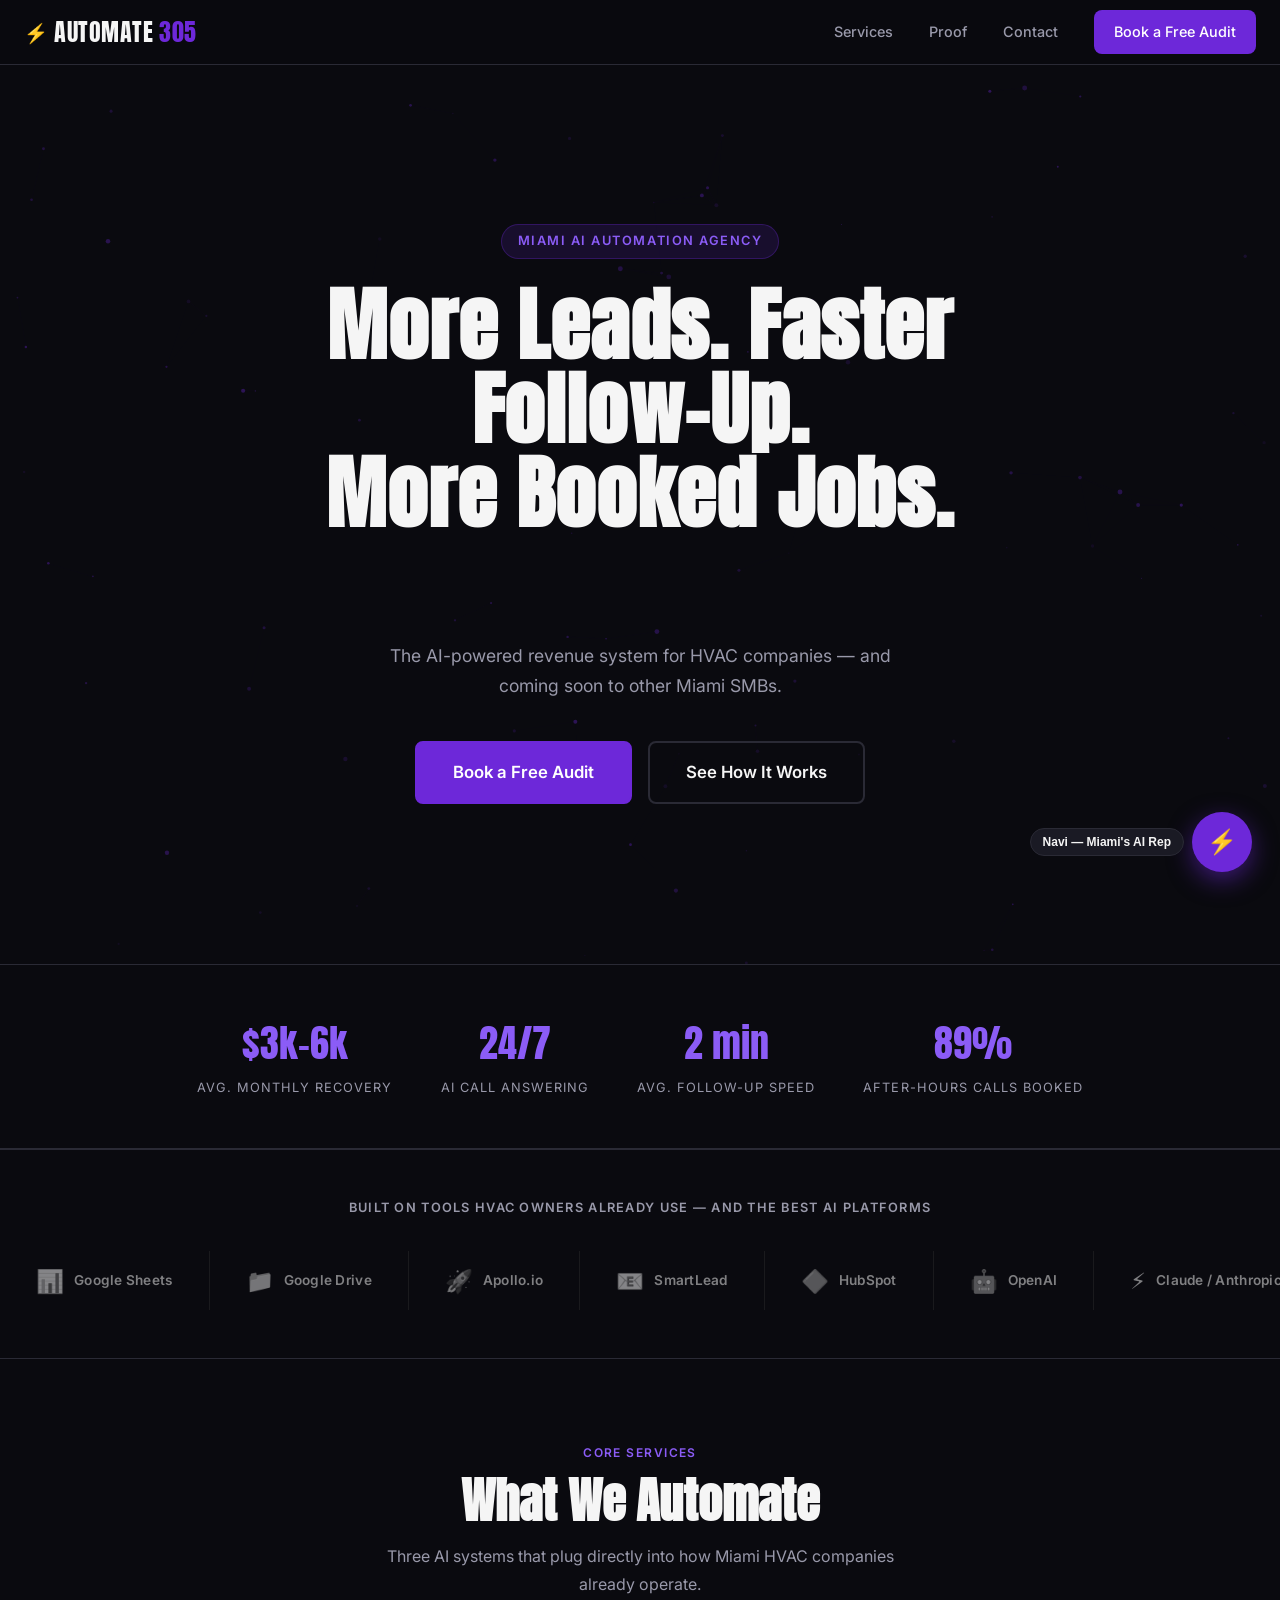
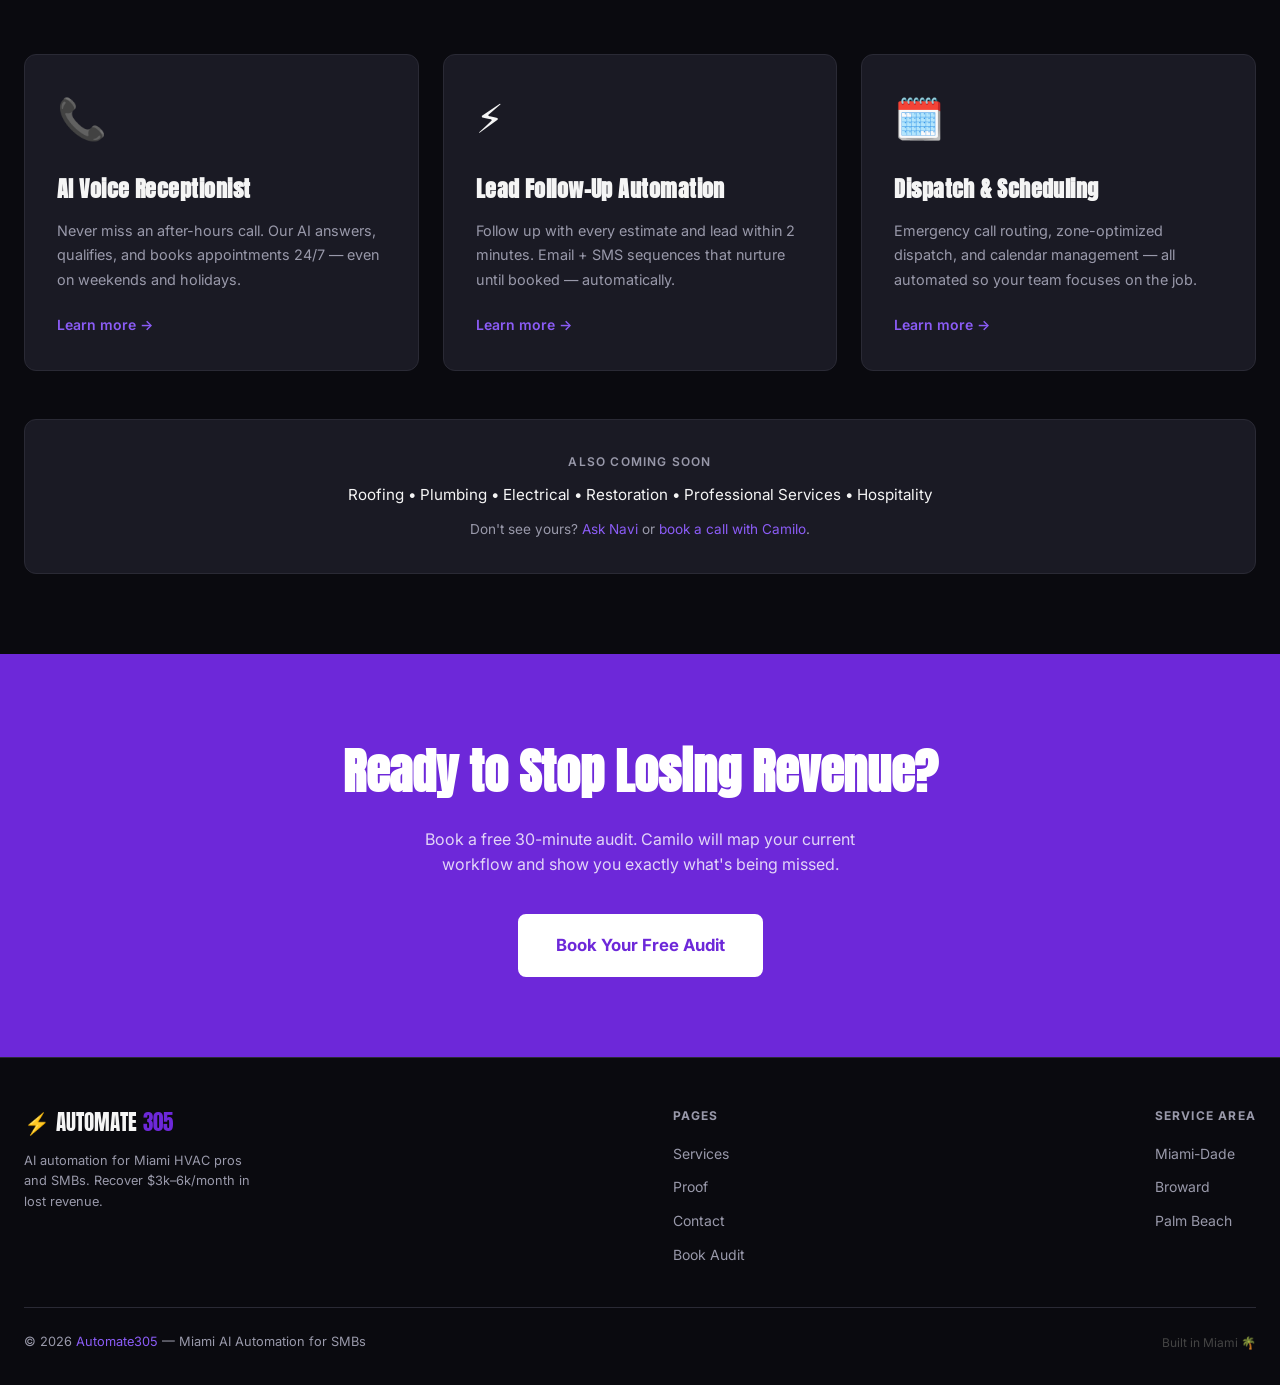
==== index.html @ 8799f61c "Add complete Automate305 static website - index.html: Hero with particle bg, rotating headline, marq" ====
<!DOCTYPE html>
<html lang="en">
<head>
  <meta charset="UTF-8" />
  <meta name="viewport" content="width=device-width, initial-scale=1.0" />
  <title>Automate305 — AI Automation for Miami HVAC &amp; SMBs</title>
  <meta name="description" content="AI-powered revenue recovery for Miami HVAC companies. Recover $3k–6k/month in missed calls, slow follow-up, and lost leads. Book a free audit." />
  <link rel="stylesheet" href="css/styles.css" />
  <link rel="icon" href="data:image/svg+xml,<svg xmlns='http://www.w3.org/2000/svg' viewBox='0 0 100 100'><text y='.9em' font-size='90'>⚡</text></svg>" />
</head>
<body>

  <!-- NAVIGATION -->
  <nav class="nav">
    <div class="nav-inner">
      <a href="index.html" class="nav-logo">
        <span class="bolt">⚡</span>AUTOMATE<span class="purple">305</span>
      </a>
      <button class="nav-hamburger" aria-label="Toggle navigation">
        <span></span><span></span><span></span>
      </button>
      <div class="nav-links">
        <a href="services.html">Services</a>
        <a href="proof.html">Proof</a>
        <a href="contact.html">Contact</a>
        <a href="https://cal.com/automate305/30min" target="_blank" class="nav-cta">Book a Free Audit</a>
      </div>
    </div>
  </nav>

  <div class="page-top"></div>

  <!-- HERO SECTION -->
  <section class="hero">
    <canvas id="particle-canvas"></canvas>
    <div class="hero-content">
      <span class="hero-eyebrow">Miami AI Automation Agency</span>
      <h1>More Leads. Faster Follow-Up.<br>More Booked Jobs.</h1>
      <div class="rotating-text-wrapper">
        <span class="rotating-text" id="rotating-text">More Revenue</span>
      </div>
      <p class="hero-description">
        The AI-powered revenue system for HVAC companies — and coming soon to other Miami SMBs.
      </p>
      <div class="hero-ctas">
        <a href="https://cal.com/automate305/30min" target="_blank" class="btn btn-primary btn-lg">
          Book a Free Audit
        </a>
        <a href="services.html" class="btn btn-secondary btn-lg">
          See How It Works
        </a>
      </div>
    </div>
  </section>

  <!-- STATS BAR -->
  <section style="padding: 48px 0; border-top: 1px solid #2A2A35; border-bottom: 1px solid #2A2A35;">
    <div class="container">
      <div class="stats-bar" style="border: none; margin: 0; padding: 0;">
        <div class="stat-item">
          <span class="stat-value">$3k–6k</span>
          <span class="stat-label">Avg. monthly recovery</span>
        </div>
        <div class="stat-item">
          <span class="stat-value">24/7</span>
          <span class="stat-label">AI call answering</span>
        </div>
        <div class="stat-item">
          <span class="stat-value">2 min</span>
          <span class="stat-label">Avg. follow-up speed</span>
        </div>
        <div class="stat-item">
          <span class="stat-value">89%</span>
          <span class="stat-label">After-hours calls booked</span>
        </div>
      </div>
    </div>
  </section>

  <!-- LOGO MARQUEE -->
  <section class="marquee-section">
    <div class="marquee-label">Built on tools HVAC owners already use — and the best AI platforms</div>
    <div class="marquee-track" aria-label="Partner tools">
      <div class="marquee-inner">
        <!-- First set -->
        <div class="marquee-item"><span class="logo-icon">📊</span><span class="logo-name">Google Sheets</span></div>
        <div class="marquee-item"><span class="logo-icon">📁</span><span class="logo-name">Google Drive</span></div>
        <div class="marquee-item"><span class="logo-icon">🚀</span><span class="logo-name">Apollo.io</span></div>
        <div class="marquee-item"><span class="logo-icon">📧</span><span class="logo-name">SmartLead</span></div>
        <div class="marquee-item"><span class="logo-icon">🔶</span><span class="logo-name">HubSpot</span></div>
        <div class="marquee-item"><span class="logo-icon">🤖</span><span class="logo-name">OpenAI</span></div>
        <div class="marquee-item"><span class="logo-icon">⚡</span><span class="logo-name">Claude / Anthropic</span></div>
        <div class="marquee-item"><span class="logo-icon">🔄</span><span class="logo-name">Make</span></div>
        <div class="marquee-item"><span class="logo-icon">📅</span><span class="logo-name">Cal.com</span></div>
        <div class="marquee-item"><span class="logo-icon">▲</span><span class="logo-name">Vercel</span></div>
        <!-- Duplicate for seamless loop -->
        <div class="marquee-item"><span class="logo-icon">📊</span><span class="logo-name">Google Sheets</span></div>
        <div class="marquee-item"><span class="logo-icon">📁</span><span class="logo-name">Google Drive</span></div>
        <div class="marquee-item"><span class="logo-icon">🚀</span><span class="logo-name">Apollo.io</span></div>
        <div class="marquee-item"><span class="logo-icon">📧</span><span class="logo-name">SmartLead</span></div>
        <div class="marquee-item"><span class="logo-icon">🔶</span><span class="logo-name">HubSpot</span></div>
        <div class="marquee-item"><span class="logo-icon">🤖</span><span class="logo-name">OpenAI</span></div>
        <div class="marquee-item"><span class="logo-icon">⚡</span><span class="logo-name">Claude / Anthropic</span></div>
        <div class="marquee-item"><span class="logo-icon">🔄</span><span class="logo-name">Make</span></div>
        <div class="marquee-item"><span class="logo-icon">📅</span><span class="logo-name">Cal.com</span></div>
        <div class="marquee-item"><span class="logo-icon">▲</span><span class="logo-name">Vercel</span></div>
      </div>
    </div>
  </section>

  <!-- SERVICES PREVIEW -->
  <section class="bg-dark">
    <div class="container">
      <div class="section-header center">
        <span class="section-eyebrow">Core Services</span>
        <h2 class="section-title">What We Automate</h2>
        <p class="section-subtitle">Three AI systems that plug directly into how Miami HVAC companies already operate.</p>
      </div>
      <div class="services-grid">
        <div class="service-card">
          <span class="service-icon">📞</span>
          <h3>AI Voice Receptionist</h3>
          <p>Never miss an after-hours call. Our AI answers, qualifies, and books appointments 24/7 — even on weekends and holidays.</p>
          <a href="services.html" class="learn-more">Learn more →</a>
        </div>
        <div class="service-card">
          <span class="service-icon">⚡</span>
          <h3>Lead Follow-Up Automation</h3>
          <p>Follow up with every estimate and lead within 2 minutes. Email + SMS sequences that nurture until booked — automatically.</p>
          <a href="services.html" class="learn-more">Learn more →</a>
        </div>
        <div class="service-card">
          <span class="service-icon">🗓️</span>
          <h3>Dispatch &amp; Scheduling</h3>
          <p>Emergency call routing, zone-optimized dispatch, and calendar management — all automated so your team focuses on the job.</p>
          <a href="services.html" class="learn-more">Learn more →</a>
        </div>
      </div>

      <!-- Industries Coming Soon -->
      <div class="industries-section">
        <p class="industries-label">Also coming soon</p>
        <p class="industries-list">Roofing &bull; Plumbing &bull; Electrical &bull; Restoration &bull; Professional Services &bull; Hospitality</p>
        <p class="industries-note">Don't see yours? <a href="#" onclick="document.getElementById('navi-bubble').click();return false;">Ask Navi</a> or <a href="https://cal.com/automate305/30min" target="_blank">book a call with Camilo</a>.</p>
      </div>
    </div>
  </section>

  <!-- CTA SECTION -->
  <section class="cta-section">
    <div class="container">
      <h2>Ready to Stop Losing Revenue?</h2>
      <p>Book a free 30-minute audit. Camilo will map your current workflow and show you exactly what's being missed.</p>
      <a href="https://cal.com/automate305/30min" target="_blank" class="btn btn-white btn-lg">
        Book Your Free Audit
      </a>
    </div>
  </section>

  <!-- FOOTER -->
  <footer class="footer">
    <div class="container">
      <div class="footer-inner">
        <div class="footer-brand">
          <a href="index.html" class="logo">
            <span style="color:#6D28D9">⚡</span>AUTOMATE<span style="color:#6D28D9">305</span>
          </a>
          <p>AI automation for Miami HVAC pros and SMBs. Recover $3k–6k/month in lost revenue.</p>
        </div>
        <div class="footer-links">
          <h4>Pages</h4>
          <ul>
            <li><a href="services.html">Services</a></li>
            <li><a href="proof.html">Proof</a></li>
            <li><a href="contact.html">Contact</a></li>
            <li><a href="https://cal.com/automate305/30min" target="_blank">Book Audit</a></li>
          </ul>
        </div>
        <div class="footer-links">
          <h4>Service Area</h4>
          <ul>
            <li><a href="#">Miami-Dade</a></li>
            <li><a href="#">Broward</a></li>
            <li><a href="#">Palm Beach</a></li>
          </ul>
        </div>
      </div>
      <div class="footer-bottom">
        <p>© 2026 <span class="accent">Automate305</span> — Miami AI Automation for SMBs</p>
        <p style="font-size:0.75rem; color:#444;">Built in Miami 🌴</p>
      </div>
    </div>
  </footer>

  <script src="js/main.js"></script>
  <script src="js/navi.js"></script>
</body>
</html>
---- css/styles.css ----
/* =============================================
   Automate305 — Main Stylesheet
   Brand: Miami AI Automation Agency
   ============================================= */

@import url('https://fonts.googleapis.com/css2?family=Anton&family=Inter:wght@400;500;600;700&display=swap');

/* --- CSS Custom Properties --- */
:root {
  --bg-dark: #0A0A0F;
  --bg-dark-card: #1A1A24;
  --bg-light: #F7F3EE;
  --text-light: #F5F5F5;
  --text-dark: #0A0A0F;
  --text-muted: #9999AA;
  --accent: #6D28D9;
  --accent-hover: #8B5CF6;
  --border: #2A2A35;
  --success: #10B981;
  --urgency: #F97316;
  --white: #ffffff;

  --font-heading: 'Anton', sans-serif;
  --font-body: 'Inter', system-ui, sans-serif;

  --radius-sm: 8px;
  --radius-md: 12px;
  --radius-lg: 20px;
  --radius-full: 9999px;

  --shadow-card: 0 4px 6px -1px rgba(0,0,0,0.3);
  --shadow-elevated: 0 10px 25px -5px rgba(0,0,0,0.5);

  --container-max: 1280px;
  --container-pad: 24px;

  --transition: 0.2s ease;
}

/* --- Reset & Base --- */
*, *::before, *::after {
  box-sizing: border-box;
  margin: 0;
  padding: 0;
}

html {
  scroll-behavior: smooth;
  font-size: 16px;
}

body {
  font-family: var(--font-body);
  background: var(--bg-dark);
  color: var(--text-light);
  line-height: 1.6;
  overflow-x: hidden;
}

img {
  max-width: 100%;
  height: auto;
  display: block;
}

a {
  color: var(--accent-hover);
  text-decoration: none;
  transition: color var(--transition);
}

a:hover {
  color: var(--accent-hover);
  text-decoration: underline;
}

ul {
  list-style: none;
}

/* --- Container --- */
.container {
  max-width: var(--container-max);
  margin: 0 auto;
  padding: 0 var(--container-pad);
}

/* --- Section spacing --- */
section {
  padding: 80px 0;
}

@media (max-width: 768px) {
  section {
    padding: 56px 0;
  }
}

/* =============================================
   NAVIGATION
   ============================================= */

.nav {
  position: fixed;
  top: 0;
  left: 0;
  right: 0;
  z-index: 1000;
  background: rgba(10, 10, 15, 0.95);
  backdrop-filter: blur(12px);
  -webkit-backdrop-filter: blur(12px);
  border-bottom: 1px solid var(--border);
}

.nav-inner {
  display: flex;
  align-items: center;
  justify-content: space-between;
  height: 64px;
  max-width: var(--container-max);
  margin: 0 auto;
  padding: 0 var(--container-pad);
}

.nav-logo {
  font-family: var(--font-heading);
  font-size: 1.5rem;
  letter-spacing: 0.02em;
  color: var(--text-light);
  text-decoration: none;
  display: flex;
  align-items: center;
  gap: 6px;
}

.nav-logo:hover {
  text-decoration: none;
  color: var(--text-light);
}

.nav-logo .purple {
  color: var(--accent);
}

.nav-logo .bolt {
  color: var(--accent);
  font-size: 1.2rem;
}

.nav-links {
  display: flex;
  align-items: center;
  gap: 36px;
}

.nav-links a {
  color: var(--text-muted);
  font-size: 0.9rem;
  font-weight: 500;
  text-decoration: none;
  transition: color var(--transition);
  position: relative;
}

.nav-links a:hover,
.nav-links a.active {
  color: var(--text-light);
  text-decoration: none;
}

.nav-links a.active::after {
  content: '';
  position: absolute;
  bottom: -4px;
  left: 0;
  right: 0;
  height: 2px;
  background: var(--accent);
  border-radius: 2px;
}

.nav-cta {
  background: var(--accent) !important;
  color: var(--white) !important;
  padding: 10px 20px;
  border-radius: var(--radius-sm);
  font-weight: 600;
  font-size: 0.875rem;
  transition: background var(--transition), transform var(--transition);
}

.nav-cta:hover {
  background: var(--accent-hover) !important;
  text-decoration: none !important;
  transform: translateY(-1px);
}

/* Hamburger */
.nav-hamburger {
  display: none;
  flex-direction: column;
  gap: 5px;
  cursor: pointer;
  padding: 8px;
  background: none;
  border: none;
}

.nav-hamburger span {
  display: block;
  width: 24px;
  height: 2px;
  background: var(--text-light);
  border-radius: 2px;
  transition: var(--transition);
}

@media (max-width: 768px) {
  .nav-links {
    display: none;
    position: absolute;
    top: 64px;
    left: 0;
    right: 0;
    flex-direction: column;
    background: var(--bg-dark);
    border-bottom: 1px solid var(--border);
    padding: 24px;
    gap: 24px;
    align-items: flex-start;
  }

  .nav-links.open {
    display: flex;
  }

  .nav-hamburger {
    display: flex;
  }

  .nav-cta {
    width: 100%;
    text-align: center;
  }
}

/* Page top offset for fixed nav */
.page-top {
  padding-top: 64px;
}

/* =============================================
   HERO SECTION
   ============================================= */

.hero {
  position: relative;
  min-height: 100vh;
  display: flex;
  align-items: center;
  overflow: hidden;
  background: var(--bg-dark);
}

#particle-canvas {
  position: absolute;
  inset: 0;
  width: 100%;
  height: 100%;
  pointer-events: none;
  opacity: 0.6;
}

.hero-content {
  position: relative;
  z-index: 2;
  max-width: 800px;
  padding: 0 var(--container-pad);
  margin: 0 auto;
  text-align: center;
}

.hero-eyebrow {
  display: inline-block;
  font-size: 0.8rem;
  font-weight: 600;
  letter-spacing: 0.12em;
  text-transform: uppercase;
  color: var(--accent-hover);
  background: rgba(109, 40, 217, 0.15);
  border: 1px solid rgba(109, 40, 217, 0.3);
  border-radius: var(--radius-full);
  padding: 6px 16px;
  margin-bottom: 24px;
}

.hero h1 {
  font-family: var(--font-heading);
  font-size: clamp(2.8rem, 7vw, 5rem);
  line-height: 1.05;
  letter-spacing: 0.01em;
  color: var(--text-light);
  margin-bottom: 16px;
}

.hero h1 .accent {
  color: var(--accent);
}

.rotating-text-wrapper {
  font-family: var(--font-heading);
  font-size: clamp(1.6rem, 4vw, 2.6rem);
  color: var(--accent-hover);
  min-height: 2.5rem;
  margin-bottom: 24px;
  position: relative;
}

.rotating-text {
  display: inline-block;
  transition: opacity 0.4s ease;
}

.rotating-text.fade-out {
  opacity: 0;
}

.hero-description {
  font-size: 1.1rem;
  color: var(--text-muted);
  max-width: 540px;
  margin: 0 auto 40px;
  line-height: 1.7;
}

.hero-ctas {
  display: flex;
  gap: 16px;
  justify-content: center;
  flex-wrap: wrap;
}

/* =============================================
   BUTTONS
   ============================================= */

.btn {
  display: inline-block;
  padding: 14px 28px;
  border-radius: var(--radius-sm);
  font-weight: 600;
  font-size: 0.95rem;
  cursor: pointer;
  transition: background var(--transition), transform var(--transition), box-shadow var(--transition);
  text-decoration: none;
  border: 2px solid transparent;
}

.btn-primary {
  background: var(--accent);
  color: var(--white);
  border-color: var(--accent);
}

.btn-primary:hover {
  background: var(--accent-hover);
  border-color: var(--accent-hover);
  color: var(--white);
  text-decoration: none;
  transform: translateY(-2px);
  box-shadow: 0 8px 20px rgba(109, 40, 217, 0.4);
}

.btn-secondary {
  background: transparent;
  color: var(--text-light);
  border-color: var(--border);
}

.btn-secondary:hover {
  border-color: var(--accent);
  color: var(--accent-hover);
  text-decoration: none;
  transform: translateY(-2px);
}

.btn-lg {
  padding: 16px 36px;
  font-size: 1.05rem;
}

/* =============================================
   MARQUEE / LOGO STRIP
   ============================================= */

.marquee-section {
  padding: 48px 0;
  border-top: 1px solid var(--border);
  border-bottom: 1px solid var(--border);
  overflow: hidden;
}

.marquee-label {
  text-align: center;
  font-size: 0.8rem;
  font-weight: 600;
  letter-spacing: 0.1em;
  text-transform: uppercase;
  color: var(--text-muted);
  margin-bottom: 32px;
}

.marquee-track {
  display: flex;
  overflow: hidden;
  user-select: none;
}

.marquee-track:hover .marquee-inner {
  animation-play-state: paused;
}

.marquee-inner {
  display: flex;
  gap: 0;
  animation: marqueeScroll 30s linear infinite;
  white-space: nowrap;
  flex-shrink: 0;
}

@keyframes marqueeScroll {
  0% { transform: translateX(0); }
  100% { transform: translateX(-50%); }
}

.marquee-item {
  display: inline-flex;
  align-items: center;
  gap: 10px;
  padding: 12px 36px;
  border-right: 1px solid var(--border);
  filter: grayscale(1) opacity(0.5);
  transition: filter var(--transition);
  cursor: default;
  flex-shrink: 0;
}

.marquee-item:hover {
  filter: grayscale(0) opacity(1);
}

.marquee-item .logo-icon {
  font-size: 1.4rem;
}

.marquee-item .logo-name {
  font-size: 0.85rem;
  font-weight: 600;
  color: var(--text-light);
  letter-spacing: 0.02em;
}

/* =============================================
   SECTION HEADERS
   ============================================= */

.section-eyebrow {
  display: inline-block;
  font-size: 0.75rem;
  font-weight: 600;
  letter-spacing: 0.12em;
  text-transform: uppercase;
  color: var(--accent-hover);
  margin-bottom: 12px;
}

.section-title {
  font-family: var(--font-heading);
  font-size: clamp(2rem, 4vw, 3rem);
  line-height: 1.1;
  color: var(--text-light);
  margin-bottom: 16px;
}

.section-title.dark {
  color: var(--text-dark);
}

.section-subtitle {
  font-size: 1rem;
  color: var(--text-muted);
  max-width: 560px;
  line-height: 1.7;
}

.section-subtitle.dark {
  color: #555;
}

.section-header {
  margin-bottom: 56px;
}

.section-header.center {
  text-align: center;
}

.section-header.center .section-subtitle {
  margin: 0 auto;
}

/* =============================================
   SERVICE CARDS
   ============================================= */

.services-grid {
  display: grid;
  grid-template-columns: repeat(3, 1fr);
  gap: 24px;
}

@media (max-width: 1024px) {
  .services-grid {
    grid-template-columns: repeat(2, 1fr);
  }
}

@media (max-width: 640px) {
  .services-grid {
    grid-template-columns: 1fr;
  }
}

.service-card {
  background: var(--bg-dark-card);
  border: 1px solid var(--border);
  border-radius: var(--radius-md);
  padding: 32px;
  transition: transform var(--transition), border-color var(--transition), box-shadow var(--transition);
}

.service-card:hover {
  transform: translateY(-4px);
  border-color: var(--accent);
  box-shadow: var(--shadow-elevated);
}

.service-icon {
  font-size: 2.5rem;
  margin-bottom: 20px;
  display: block;
}

.service-card h3 {
  font-family: var(--font-heading);
  font-size: 1.4rem;
  letter-spacing: 0.02em;
  color: var(--text-light);
  margin-bottom: 12px;
}

.service-card p {
  font-size: 0.9rem;
  color: var(--text-muted);
  line-height: 1.7;
  margin-bottom: 20px;
}

.service-card .learn-more {
  font-size: 0.875rem;
  font-weight: 600;
  color: var(--accent-hover);
  display: inline-flex;
  align-items: center;
  gap: 4px;
}

.service-card .learn-more:hover {
  text-decoration: underline;
}

/* =============================================
   INDUSTRIES COMING SOON
   ============================================= */

.industries-section {
  background: var(--bg-dark-card);
  border: 1px solid var(--border);
  border-radius: var(--radius-md);
  padding: 32px;
  text-align: center;
  margin-top: 48px;
}

.industries-section .industries-label {
  font-size: 0.75rem;
  font-weight: 600;
  letter-spacing: 0.1em;
  text-transform: uppercase;
  color: var(--text-muted);
  margin-bottom: 12px;
}

.industries-list {
  font-size: 0.95rem;
  color: var(--text-light);
  margin-bottom: 12px;
}

.industries-note {
  font-size: 0.85rem;
  color: var(--text-muted);
}

.industries-note a {
  color: var(--accent-hover);
}

/* =============================================
   HOW IT WORKS — STEPS
   ============================================= */

.steps-grid {
  display: grid;
  grid-template-columns: repeat(4, 1fr);
  gap: 24px;
  position: relative;
}

@media (max-width: 1024px) {
  .steps-grid {
    grid-template-columns: repeat(2, 1fr);
  }
}

@media (max-width: 640px) {
  .steps-grid {
    grid-template-columns: 1fr;
  }
}

.step-card {
  background: var(--bg-dark-card);
  border: 1px solid var(--border);
  border-radius: var(--radius-md);
  padding: 28px;
  position: relative;
}

.step-number {
  font-family: var(--font-heading);
  font-size: 3.5rem;
  color: var(--accent);
  opacity: 0.3;
  line-height: 1;
  margin-bottom: 12px;
}

.step-card h3 {
  font-family: var(--font-heading);
  font-size: 1.3rem;
  color: var(--text-light);
  margin-bottom: 10px;
}

.step-card p {
  font-size: 0.875rem;
  color: var(--text-muted);
  line-height: 1.7;
}

/* =============================================
   TOOL PICKER + ROI WIDGET
   ============================================= */

.tool-picker-section {
  background: var(--bg-light);
  padding: 80px 0;
}

.tool-picker-section .section-title {
  color: var(--text-dark);
}

.tool-picker-section .section-subtitle {
  color: #555;
}

.tool-buttons {
  display: flex;
  flex-wrap: wrap;
  gap: 12px;
  margin-bottom: 40px;
}

.tool-btn {
  padding: 12px 20px;
  border-radius: var(--radius-sm);
  border: 2px solid #d0cac4;
  background: var(--white);
  color: var(--text-dark);
  font-size: 0.875rem;
  font-weight: 600;
  cursor: pointer;
  transition: all var(--transition);
  font-family: var(--font-body);
}

.tool-btn:hover {
  border-color: var(--accent);
  color: var(--accent);
}

.tool-btn.active {
  background: var(--accent);
  border-color: var(--accent);
  color: var(--white);
}

.roi-result {
  display: none;
  background: var(--bg-dark);
  border: 1px solid var(--border);
  border-radius: var(--radius-md);
  padding: 36px;
  color: var(--text-light);
}

.roi-result.visible {
  display: block;
  animation: fadeInUp 0.3s ease;
}

@keyframes fadeInUp {
  from { opacity: 0; transform: translateY(12px); }
  to { opacity: 1; transform: translateY(0); }
}

.roi-stats {
  display: flex;
  gap: 36px;
  margin-bottom: 28px;
  flex-wrap: wrap;
}

.roi-stat {
  text-align: center;
}

.roi-stat-value {
  font-family: var(--font-heading);
  font-size: 2.5rem;
  color: var(--accent-hover);
  display: block;
}

.roi-stat-label {
  font-size: 0.8rem;
  color: var(--text-muted);
  text-transform: uppercase;
  letter-spacing: 0.08em;
}

.roi-workflow {
  margin-top: 24px;
}

.roi-workflow h4 {
  font-weight: 600;
  color: var(--text-light);
  margin-bottom: 16px;
  font-size: 0.9rem;
  text-transform: uppercase;
  letter-spacing: 0.08em;
}

.roi-workflow ol {
  list-style: none;
  counter-reset: step-counter;
}

.roi-workflow ol li {
  counter-increment: step-counter;
  display: flex;
  align-items: flex-start;
  gap: 12px;
  padding: 10px 0;
  border-bottom: 1px solid var(--border);
  font-size: 0.9rem;
  color: var(--text-muted);
}

.roi-workflow ol li:last-child {
  border-bottom: none;
}

.roi-workflow ol li::before {
  content: counter(step-counter);
  flex-shrink: 0;
  width: 24px;
  height: 24px;
  background: var(--accent);
  border-radius: 50%;
  display: flex;
  align-items: center;
  justify-content: center;
  font-size: 0.75rem;
  font-weight: 700;
  color: var(--white);
}

/* =============================================
   CASE STUDY CARDS (PROOF PAGE)
   ============================================= */

.proof-grid {
  display: grid;
  grid-template-columns: repeat(3, 1fr);
  gap: 24px;
}

@media (max-width: 1024px) {
  .proof-grid {
    grid-template-columns: repeat(2, 1fr);
  }
}

@media (max-width: 640px) {
  .proof-grid {
    grid-template-columns: 1fr;
  }
}

.case-study-card {
  background: var(--bg-dark-card);
  border: 1px solid var(--border);
  border-radius: var(--radius-md);
  padding: 32px;
  transition: transform var(--transition), border-color var(--transition);
}

.case-study-card:hover {
  transform: translateY(-4px);
  border-color: var(--accent);
}

.case-study-tag {
  display: inline-block;
  font-size: 0.7rem;
  font-weight: 700;
  letter-spacing: 0.1em;
  text-transform: uppercase;
  color: var(--accent-hover);
  background: rgba(109, 40, 217, 0.15);
  border-radius: var(--radius-full);
  padding: 4px 12px;
  margin-bottom: 20px;
}

.case-study-stat {
  font-family: var(--font-heading);
  font-size: 2.2rem;
  color: var(--success);
  line-height: 1;
  margin-bottom: 8px;
}

.case-study-card h3 {
  font-size: 1rem;
  font-weight: 600;
  color: var(--text-light);
  margin-bottom: 12px;
}

.case-study-card p {
  font-size: 0.875rem;
  color: var(--text-muted);
  line-height: 1.6;
}

.case-study-location {
  margin-top: 16px;
  font-size: 0.75rem;
  color: var(--text-muted);
  display: flex;
  align-items: center;
  gap: 6px;
}

/* =============================================
   CAMILO FOUNDER PHOTO
   ============================================= */

.founder-highlight {
  display: flex;
  align-items: center;
  gap: 24px;
  background: var(--bg-dark-card);
  border: 1px solid var(--border);
  border-radius: var(--radius-md);
  padding: 32px;
  margin: 48px 0;
}

.founder-photo {
  width: 120px;
  height: 120px;
  border-radius: 50%;
  border: 2px solid var(--accent);
  object-fit: cover;
  flex-shrink: 0;
  background: var(--bg-dark);
  display: flex;
  align-items: center;
  justify-content: center;
  overflow: hidden;
}

.founder-photo-placeholder {
  width: 120px;
  height: 120px;
  border-radius: 50%;
  border: 2px solid var(--accent);
  background: var(--bg-dark);
  display: flex;
  align-items: center;
  justify-content: center;
  font-size: 2.5rem;
  flex-shrink: 0;
  overflow: hidden;
}

.founder-photo img {
  width: 100%;
  height: 100%;
  object-fit: cover;
  border-radius: 50%;
}

.founder-highlight blockquote {
  font-size: 1.1rem;
  font-style: italic;
  color: var(--text-light);
  line-height: 1.6;
  margin-bottom: 12px;
}

.founder-caption {
  font-size: 0.8rem;
  color: var(--text-muted);
}

@media (max-width: 640px) {
  .founder-highlight {
    flex-direction: column;
    text-align: center;
  }

  .founder-photo,
  .founder-photo-placeholder {
    width: 80px;
    height: 80px;
  }
}

/* =============================================
   VIDEO PLACEHOLDER
   ============================================= */

.video-placeholder {
  background: var(--bg-dark-card);
  border: 2px dashed var(--border);
  border-radius: var(--radius-md);
  padding: 64px 32px;
  text-align: center;
  cursor: pointer;
  transition: border-color var(--transition);
}

.video-placeholder:hover {
  border-color: var(--accent);
}

.video-play-icon {
  width: 64px;
  height: 64px;
  border-radius: 50%;
  background: var(--accent);
  display: flex;
  align-items: center;
  justify-content: center;
  margin: 0 auto 16px;
  font-size: 1.5rem;
  transition: background var(--transition), transform var(--transition);
}

.video-placeholder:hover .video-play-icon {
  background: var(--accent-hover);
  transform: scale(1.05);
}

.video-placeholder p {
  color: var(--text-muted);
  font-size: 0.9rem;
}

.video-placeholder strong {
  display: block;
  color: var(--text-light);
  font-size: 1rem;
  margin-bottom: 4px;
}

/* =============================================
   CONTACT FORM
   ============================================= */

.contact-layout {
  display: grid;
  grid-template-columns: 1fr 1fr;
  gap: 64px;
  align-items: start;
}

@media (max-width: 768px) {
  .contact-layout {
    grid-template-columns: 1fr;
    gap: 40px;
  }
}

.contact-form {
  display: flex;
  flex-direction: column;
  gap: 20px;
}

.form-group {
  display: flex;
  flex-direction: column;
  gap: 8px;
}

.form-group label {
  font-size: 0.85rem;
  font-weight: 600;
  color: var(--text-light);
}

.form-group input,
.form-group textarea,
.form-group select {
  background: var(--bg-dark-card);
  border: 1px solid var(--border);
  border-radius: var(--radius-sm);
  padding: 12px 16px;
  color: var(--text-light);
  font-family: var(--font-body);
  font-size: 0.9rem;
  transition: border-color var(--transition);
  width: 100%;
}

.form-group input:focus,
.form-group textarea:focus {
  outline: none;
  border-color: var(--accent);
}

.form-group input::placeholder,
.form-group textarea::placeholder {
  color: var(--text-muted);
}

.form-group textarea {
  min-height: 120px;
  resize: vertical;
}

.form-submit {
  margin-top: 8px;
}

.contact-info h3 {
  font-family: var(--font-heading);
  font-size: 1.4rem;
  color: var(--text-light);
  margin-bottom: 16px;
}

.contact-info p {
  color: var(--text-muted);
  font-size: 0.9rem;
  line-height: 1.7;
  margin-bottom: 24px;
}

.contact-detail {
  display: flex;
  align-items: center;
  gap: 12px;
  padding: 12px 0;
  border-bottom: 1px solid var(--border);
  font-size: 0.9rem;
  color: var(--text-light);
}

.contact-detail:last-child {
  border-bottom: none;
}

.contact-detail .icon {
  font-size: 1.2rem;
  flex-shrink: 0;
}

/* About Camilo section */
.about-camilo {
  background: var(--bg-dark-card);
  border: 1px solid var(--border);
  border-radius: var(--radius-md);
  padding: 32px;
  margin-top: 48px;
}

.about-inner {
  display: flex;
  gap: 24px;
  align-items: flex-start;
}

.about-photo-wrap {
  flex-shrink: 0;
}

.about-photo-wrap img,
.about-photo-placeholder {
  width: 100px;
  height: 100px;
  border-radius: 50%;
  border: 2px solid var(--accent);
  object-fit: cover;
  background: var(--bg-dark);
  display: flex;
  align-items: center;
  justify-content: center;
  font-size: 2rem;
  overflow: hidden;
}

.about-text h3 {
  font-family: var(--font-heading);
  font-size: 1.3rem;
  color: var(--text-light);
  margin-bottom: 8px;
}

.about-text p {
  font-size: 0.875rem;
  color: var(--text-muted);
  line-height: 1.7;
}

@media (max-width: 640px) {
  .about-inner {
    flex-direction: column;
  }
}

/* =============================================
   BOOKING CTA SECTION
   ============================================= */

.cta-section {
  background: var(--accent);
  padding: 80px 0;
  text-align: center;
}

.cta-section h2 {
  font-family: var(--font-heading);
  font-size: clamp(2rem, 4vw, 3rem);
  color: var(--white);
  margin-bottom: 16px;
}

.cta-section p {
  color: rgba(255,255,255,0.8);
  font-size: 1rem;
  max-width: 500px;
  margin: 0 auto 36px;
}

.btn-white {
  background: var(--white);
  color: var(--accent);
  border-color: var(--white);
  font-weight: 700;
}

.btn-white:hover {
  background: var(--bg-light);
  color: var(--accent);
  text-decoration: none;
  transform: translateY(-2px);
  box-shadow: 0 8px 20px rgba(0,0,0,0.2);
}

/* =============================================
   FOOTER
   ============================================= */

.footer {
  background: var(--bg-dark);
  border-top: 1px solid var(--border);
  padding: 48px 0 32px;
}

.footer-inner {
  display: flex;
  justify-content: space-between;
  align-items: flex-start;
  gap: 48px;
  margin-bottom: 40px;
  flex-wrap: wrap;
}

.footer-brand .logo {
  font-family: var(--font-heading);
  font-size: 1.3rem;
  color: var(--text-light);
  text-decoration: none;
  display: flex;
  align-items: center;
  gap: 6px;
  margin-bottom: 12px;
}

.footer-brand .logo:hover {
  text-decoration: none;
}

.footer-brand p {
  font-size: 0.8rem;
  color: var(--text-muted);
  max-width: 240px;
  line-height: 1.6;
}

.footer-links h4 {
  font-size: 0.75rem;
  font-weight: 700;
  letter-spacing: 0.1em;
  text-transform: uppercase;
  color: var(--text-muted);
  margin-bottom: 16px;
}

.footer-links ul {
  display: flex;
  flex-direction: column;
  gap: 8px;
}

.footer-links ul a {
  font-size: 0.875rem;
  color: var(--text-muted);
  text-decoration: none;
  transition: color var(--transition);
}

.footer-links ul a:hover {
  color: var(--text-light);
  text-decoration: none;
}

.footer-bottom {
  border-top: 1px solid var(--border);
  padding-top: 24px;
  display: flex;
  justify-content: space-between;
  align-items: center;
  flex-wrap: wrap;
  gap: 12px;
}

.footer-bottom p {
  font-size: 0.8rem;
  color: var(--text-muted);
}

.footer-bottom .accent {
  color: var(--accent-hover);
}

/* =============================================
   NAVI CHAT WIDGET (injected by navi.js)
   ============================================= */

/* Styles are defined in navi.js to keep widget self-contained */

/* =============================================
   UTILITY CLASSES
   ============================================= */

.text-center { text-align: center; }
.text-accent { color: var(--accent-hover); }
.text-muted { color: var(--text-muted); }
.mt-4 { margin-top: 4px; }
.mt-8 { margin-top: 8px; }
.mt-16 { margin-top: 16px; }
.mt-24 { margin-top: 24px; }
.mt-48 { margin-top: 48px; }
.mb-48 { margin-bottom: 48px; }

.bg-dark { background: var(--bg-dark); }
.bg-light { background: var(--bg-light); }
.bg-card { background: var(--bg-dark-card); }

/* Stats bar */
.stats-bar {
  display: flex;
  gap: 48px;
  justify-content: center;
  flex-wrap: wrap;
  padding: 48px 0;
  border-top: 1px solid var(--border);
  margin-top: 48px;
}

.stat-item {
  text-align: center;
}

.stat-value {
  font-family: var(--font-heading);
  font-size: 2.4rem;
  color: var(--accent-hover);
  display: block;
}

.stat-label {
  font-size: 0.8rem;
  color: var(--text-muted);
  text-transform: uppercase;
  letter-spacing: 0.08em;
}

/* Service full list (services page) */
.services-full {
  display: flex;
  flex-direction: column;
  gap: 24px;
}

.service-full-card {
  background: var(--bg-dark-card);
  border: 1px solid var(--border);
  border-radius: var(--radius-md);
  padding: 36px;
  display: flex;
  gap: 28px;
  align-items: flex-start;
  transition: border-color var(--transition);
}

.service-full-card:hover {
  border-color: var(--accent);
}

.service-full-icon {
  font-size: 2.5rem;
  flex-shrink: 0;
}

.service-full-content h3 {
  font-family: var(--font-heading);
  font-size: 1.5rem;
  color: var(--text-light);
  margin-bottom: 10px;
}

.service-full-content p {
  font-size: 0.9rem;
  color: var(--text-muted);
  line-height: 1.7;
  margin-bottom: 16px;
}

.feature-list {
  display: flex;
  flex-wrap: wrap;
  gap: 8px;
}

.feature-tag {
  font-size: 0.75rem;
  font-weight: 600;
  color: var(--accent-hover);
  background: rgba(109, 40, 217, 0.15);
  border: 1px solid rgba(109, 40, 217, 0.25);
  border-radius: var(--radius-full);
  padding: 4px 12px;
}

@media (max-width: 640px) {
  .service-full-card {
    flex-direction: column;
    gap: 16px;
  }
}

/* Proof note */
.proof-note {
  text-align: center;
  padding: 32px;
  background: var(--bg-dark-card);
  border: 1px dashed var(--border);
  border-radius: var(--radius-md);
  margin-top: 48px;
  color: var(--text-muted);
  font-size: 0.9rem;
}

.proof-note strong {
  color: var(--text-light);
}
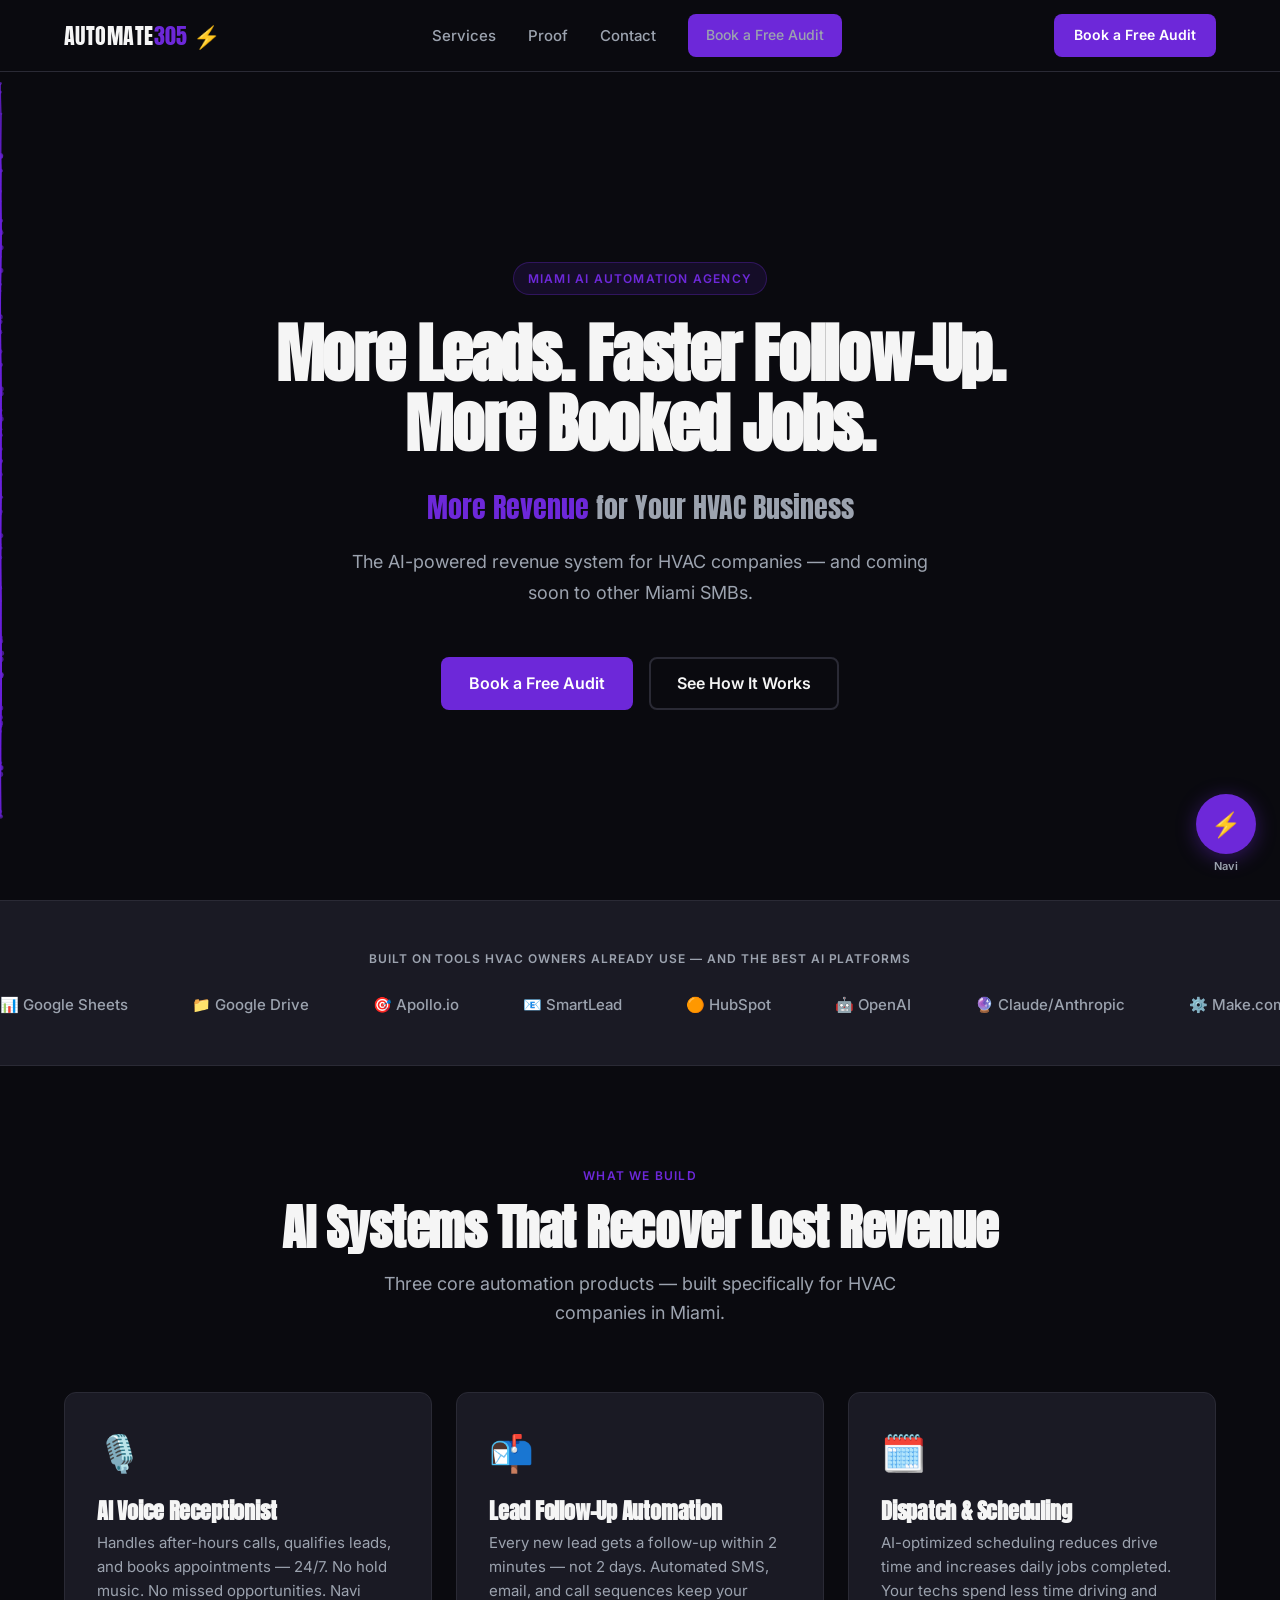
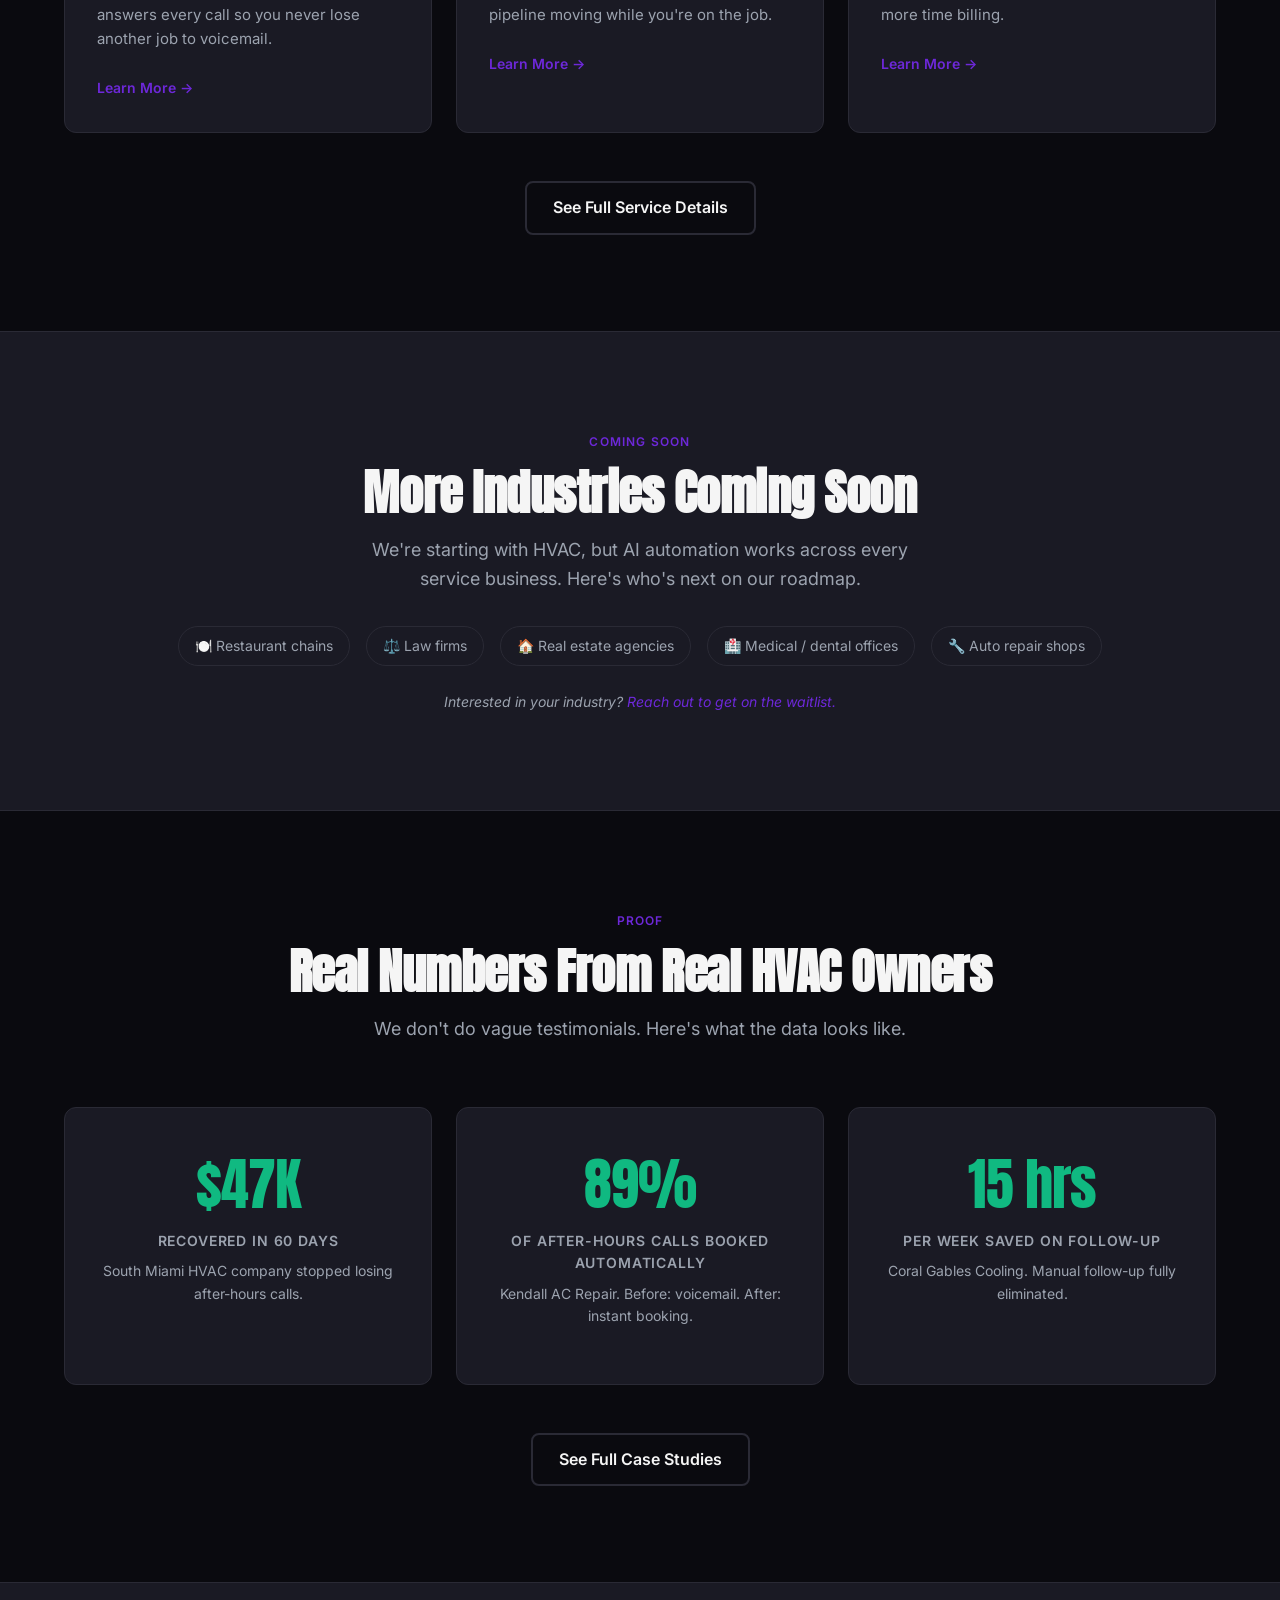
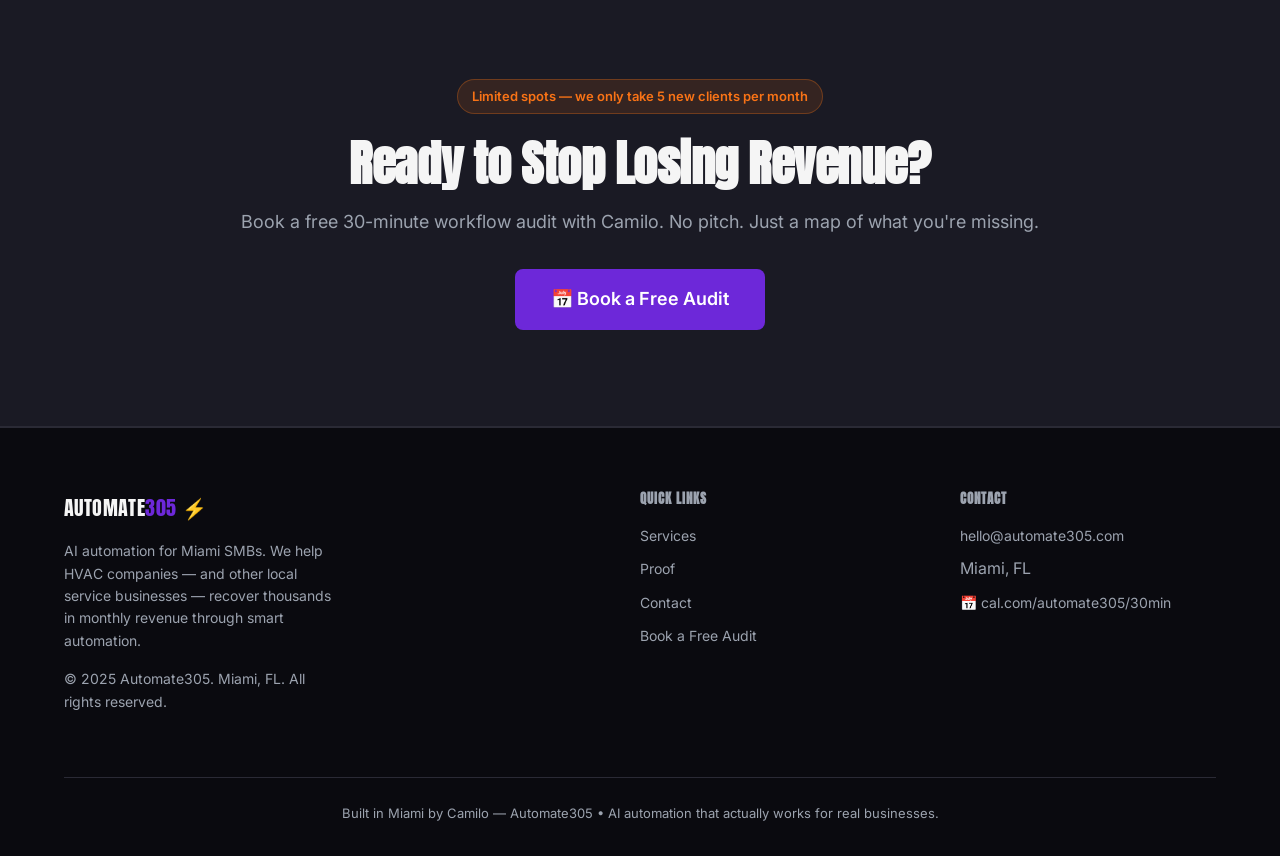
==== commit 8e253fef: "Refine all pages — improved markup, accessibility, and polish - Better semantic HTML (aria labels, r" ====
--- a/index.html
+++ b/index.html
@@ -3,191 +3,317 @@
 <head>
   <meta charset="UTF-8" />
   <meta name="viewport" content="width=device-width, initial-scale=1.0" />
-  <title>Automate305 — AI Automation for Miami HVAC &amp; SMBs</title>
-  <meta name="description" content="AI-powered revenue recovery for Miami HVAC companies. Recover $3k–6k/month in missed calls, slow follow-up, and lost leads. Book a free audit." />
+  <title>Automate305 | AI Automation for Miami HVAC</title>
+  <meta name="description" content="Automate305 helps Miami HVAC companies recover $3k-6k/month in missed revenue through AI-powered lead follow-up, scheduling, and dispatch automation." />
+  <meta name="keywords" content="HVAC automation Miami, AI automation Miami, lead follow-up automation, HVAC software, Automate305" />
+  <meta property="og:title" content="Automate305 | AI Automation for Miami HVAC" />
+  <meta property="og:description" content="Stop losing revenue to missed calls and slow follow-up. Automate305 builds AI automation systems for Miami HVAC companies." />
+  <meta property="og:type" content="website" />
+  <link rel="preconnect" href="https://fonts.googleapis.com" />
+  <link rel="preconnect" href="https://fonts.gstatic.com" crossorigin />
+  <link href="https://fonts.googleapis.com/css2?family=Anton&family=Inter:wght@400;500;600;700&display=swap" rel="stylesheet" />
   <link rel="stylesheet" href="css/styles.css" />
-  <link rel="icon" href="data:image/svg+xml,<svg xmlns='http://www.w3.org/2000/svg' viewBox='0 0 100 100'><text y='.9em' font-size='90'>⚡</text></svg>" />
 </head>
 <body>
 
-  <!-- NAVIGATION -->
-  <nav class="nav">
+  <!-- =============================================
+       Navigation
+       ============================================= -->
+  <nav class="nav" id="main-nav" aria-label="Main navigation">
     <div class="nav-inner">
-      <a href="index.html" class="nav-logo">
-        <span class="bolt">⚡</span>AUTOMATE<span class="purple">305</span>
+      <a href="index.html" class="logo" aria-label="Automate305 home">
+        AUTOMATE<span class="purple">305</span> ⚡
       </a>
-      <button class="nav-hamburger" aria-label="Toggle navigation">
-        <span></span><span></span><span></span>
+
+      <ul class="nav-links" id="nav-links" role="list">
+        <li><a href="services.html">Services</a></li>
+        <li><a href="proof.html">Proof</a></li>
+        <li><a href="contact.html">Contact</a></li>
+        <li>
+          <a
+            href="https://cal.com/automate305/30min"
+            target="_blank"
+            rel="noopener"
+            class="btn-primary"
+            style="padding: 10px 18px; font-size: 14px;"
+          >
+            Book a Free Audit
+          </a>
+        </li>
+      </ul>
+
+      <a
+        href="https://cal.com/automate305/30min"
+        target="_blank"
+        rel="noopener"
+        class="btn-primary nav-cta"
+        style="padding: 10px 20px; font-size: 14px;"
+      >
+        Book a Free Audit
+      </a>
+
+      <button
+        class="hamburger"
+        id="hamburger"
+        aria-label="Toggle navigation menu"
+        aria-expanded="false"
+        aria-controls="nav-links"
+      >
+        <span></span>
+        <span></span>
+        <span></span>
       </button>
-      <div class="nav-links">
-        <a href="services.html">Services</a>
-        <a href="proof.html">Proof</a>
-        <a href="contact.html">Contact</a>
-        <a href="https://cal.com/automate305/30min" target="_blank" class="nav-cta">Book a Free Audit</a>
-      </div>
     </div>
   </nav>
 
-  <div class="page-top"></div>
-
-  <!-- HERO SECTION -->
-  <section class="hero">
-    <canvas id="particle-canvas"></canvas>
+  <!-- =============================================
+       Hero Section
+       ============================================= -->
+  <section class="hero" id="hero" aria-label="Hero">
+    <canvas id="hero-canvas" aria-hidden="true"></canvas>
+
     <div class="hero-content">
-      <span class="hero-eyebrow">Miami AI Automation Agency</span>
-      <h1>More Leads. Faster Follow-Up.<br>More Booked Jobs.</h1>
-      <div class="rotating-text-wrapper">
-        <span class="rotating-text" id="rotating-text">More Revenue</span>
-      </div>
+      <div class="hero-eyebrow">Miami AI Automation Agency</div>
+
+      <h1>More Leads. Faster Follow&#8209;Up. More Booked Jobs.</h1>
+
+      <p class="hero-subheadline">
+        <span id="rotating-text">More Revenue</span> for Your HVAC Business
+      </p>
+
       <p class="hero-description">
         The AI-powered revenue system for HVAC companies — and coming soon to other Miami SMBs.
       </p>
-      <div class="hero-ctas">
-        <a href="https://cal.com/automate305/30min" target="_blank" class="btn btn-primary btn-lg">
+
+      <div class="hero-actions">
+        <a
+          href="https://cal.com/automate305/30min"
+          target="_blank"
+          rel="noopener"
+          class="btn-primary"
+        >
           Book a Free Audit
         </a>
-        <a href="services.html" class="btn btn-secondary btn-lg">
+        <a href="services.html" class="btn-outline">
           See How It Works
         </a>
       </div>
     </div>
   </section>
 
-  <!-- STATS BAR -->
-  <section style="padding: 48px 0; border-top: 1px solid #2A2A35; border-bottom: 1px solid #2A2A35;">
+  <!-- =============================================
+       Logo Marquee
+       ============================================= -->
+  <section class="marquee-section" aria-label="Tools and platforms we use">
+    <p class="marquee-label">Built on tools HVAC owners already use — and the best AI platforms</p>
+    <div class="marquee-wrapper">
+      <div class="marquee-track">
+        <div class="marquee-content" id="marquee-content" aria-hidden="true">
+          <span>📊 Google Sheets</span>
+          <span>📁 Google Drive</span>
+          <span>🎯 Apollo.io</span>
+          <span>📧 SmartLead</span>
+          <span>🟠 HubSpot</span>
+          <span>🤖 OpenAI</span>
+          <span>🔮 Claude/Anthropic</span>
+          <span>⚙️ Make.com</span>
+          <span>📅 Cal.com</span>
+          <span>▲ Vercel</span>
+        </div>
+      </div>
+    </div>
+  </section>
+
+  <!-- =============================================
+       Service Preview Cards
+       ============================================= -->
+  <section class="services-section section" id="services" aria-labelledby="services-heading">
     <div class="container">
-      <div class="stats-bar" style="border: none; margin: 0; padding: 0;">
-        <div class="stat-item">
-          <span class="stat-value">$3k–6k</span>
-          <span class="stat-label">Avg. monthly recovery</span>
-        </div>
-        <div class="stat-item">
-          <span class="stat-value">24/7</span>
-          <span class="stat-label">AI call answering</span>
-        </div>
-        <div class="stat-item">
-          <span class="stat-value">2 min</span>
-          <span class="stat-label">Avg. follow-up speed</span>
-        </div>
-        <div class="stat-item">
-          <span class="stat-value">89%</span>
-          <span class="stat-label">After-hours calls booked</span>
-        </div>
-      </div>
-    </div>
-  </section>
-
-  <!-- LOGO MARQUEE -->
-  <section class="marquee-section">
-    <div class="marquee-label">Built on tools HVAC owners already use — and the best AI platforms</div>
-    <div class="marquee-track" aria-label="Partner tools">
-      <div class="marquee-inner">
-        <!-- First set -->
-        <div class="marquee-item"><span class="logo-icon">📊</span><span class="logo-name">Google Sheets</span></div>
-        <div class="marquee-item"><span class="logo-icon">📁</span><span class="logo-name">Google Drive</span></div>
-        <div class="marquee-item"><span class="logo-icon">🚀</span><span class="logo-name">Apollo.io</span></div>
-        <div class="marquee-item"><span class="logo-icon">📧</span><span class="logo-name">SmartLead</span></div>
-        <div class="marquee-item"><span class="logo-icon">🔶</span><span class="logo-name">HubSpot</span></div>
-        <div class="marquee-item"><span class="logo-icon">🤖</span><span class="logo-name">OpenAI</span></div>
-        <div class="marquee-item"><span class="logo-icon">⚡</span><span class="logo-name">Claude / Anthropic</span></div>
-        <div class="marquee-item"><span class="logo-icon">🔄</span><span class="logo-name">Make</span></div>
-        <div class="marquee-item"><span class="logo-icon">📅</span><span class="logo-name">Cal.com</span></div>
-        <div class="marquee-item"><span class="logo-icon">▲</span><span class="logo-name">Vercel</span></div>
-        <!-- Duplicate for seamless loop -->
-        <div class="marquee-item"><span class="logo-icon">📊</span><span class="logo-name">Google Sheets</span></div>
-        <div class="marquee-item"><span class="logo-icon">📁</span><span class="logo-name">Google Drive</span></div>
-        <div class="marquee-item"><span class="logo-icon">🚀</span><span class="logo-name">Apollo.io</span></div>
-        <div class="marquee-item"><span class="logo-icon">📧</span><span class="logo-name">SmartLead</span></div>
-        <div class="marquee-item"><span class="logo-icon">🔶</span><span class="logo-name">HubSpot</span></div>
-        <div class="marquee-item"><span class="logo-icon">🤖</span><span class="logo-name">OpenAI</span></div>
-        <div class="marquee-item"><span class="logo-icon">⚡</span><span class="logo-name">Claude / Anthropic</span></div>
-        <div class="marquee-item"><span class="logo-icon">🔄</span><span class="logo-name">Make</span></div>
-        <div class="marquee-item"><span class="logo-icon">📅</span><span class="logo-name">Cal.com</span></div>
-        <div class="marquee-item"><span class="logo-icon">▲</span><span class="logo-name">Vercel</span></div>
-      </div>
-    </div>
-  </section>
-
-  <!-- SERVICES PREVIEW -->
-  <section class="bg-dark">
+      <div class="section-header">
+        <span class="section-label">What We Build</span>
+        <h2 class="section-title" id="services-heading">AI Systems That Recover Lost Revenue</h2>
+        <p class="section-subtitle">
+          Three core automation products — built specifically for HVAC companies in Miami.
+        </p>
+      </div>
+
+      <div class="services-grid">
+        <!-- Card 1 -->
+        <div class="service-card">
+          <span class="service-card-icon">🎙️</span>
+          <h3>AI Voice Receptionist</h3>
+          <p>
+            Handles after-hours calls, qualifies leads, and books appointments — 24/7.
+            No hold music. No missed opportunities. Navi answers every call so you never lose another job to voicemail.
+          </p>
+          <a href="services.html" class="card-link">Learn More &rarr;</a>
+        </div>
+
+        <!-- Card 2 -->
+        <div class="service-card">
+          <span class="service-card-icon">📬</span>
+          <h3>Lead Follow-Up Automation</h3>
+          <p>
+            Every new lead gets a follow-up within 2 minutes — not 2 days.
+            Automated SMS, email, and call sequences keep your pipeline moving while you're on the job.
+          </p>
+          <a href="services.html" class="card-link">Learn More &rarr;</a>
+        </div>
+
+        <!-- Card 3 -->
+        <div class="service-card">
+          <span class="service-card-icon">🗓️</span>
+          <h3>Dispatch &amp; Scheduling</h3>
+          <p>
+            AI-optimized scheduling reduces drive time and increases daily jobs completed.
+            Your techs spend less time driving and more time billing.
+          </p>
+          <a href="services.html" class="card-link">Learn More &rarr;</a>
+        </div>
+      </div>
+
+      <div class="text-center mt-xl">
+        <a href="services.html" class="btn-outline">See Full Service Details</a>
+      </div>
+    </div>
+  </section>
+
+  <!-- =============================================
+       More Industries Coming Soon
+       ============================================= -->
+  <section class="section" style="background: var(--color-card-dark); border-top: 1px solid var(--color-border); border-bottom: 1px solid var(--color-border);" aria-labelledby="industries-heading">
+    <div class="container text-center">
+      <span class="section-label">Coming Soon</span>
+      <h2 class="section-title" id="industries-heading">More Industries Coming Soon</h2>
+      <p class="section-subtitle">
+        We're starting with HVAC, but AI automation works across every service business.
+        Here's who's next on our roadmap.
+      </p>
+
+      <div class="industries-list" role="list">
+        <span class="industry-tag" role="listitem">🍽️ Restaurant chains</span>
+        <span class="industry-tag" role="listitem">⚖️ Law firms</span>
+        <span class="industry-tag" role="listitem">🏠 Real estate agencies</span>
+        <span class="industry-tag" role="listitem">🏥 Medical / dental offices</span>
+        <span class="industry-tag" role="listitem">🔧 Auto repair shops</span>
+      </div>
+
+      <p class="note mt-lg">
+        Interested in your industry? <a href="contact.html" style="color: var(--color-accent);">Reach out to get on the waitlist.</a>
+      </p>
+    </div>
+  </section>
+
+  <!-- =============================================
+       Social Proof Teaser
+       ============================================= -->
+  <section class="section" aria-labelledby="proof-heading">
+    <div class="container text-center">
+      <span class="section-label">Proof</span>
+      <h2 class="section-title" id="proof-heading">Real Numbers From Real HVAC Owners</h2>
+      <p class="section-subtitle">
+        We don't do vague testimonials. Here's what the data looks like.
+      </p>
+
+      <div class="services-grid" style="margin-top: var(--space-2xl);">
+        <div class="service-card text-center">
+          <div style="font-family: 'Anton', sans-serif; font-size: 56px; color: var(--color-success); letter-spacing: -0.02em;">$47K</div>
+          <p style="font-size: 14px; font-weight: 600; text-transform: uppercase; letter-spacing: 0.06em; color: var(--color-muted-dark); margin-bottom: 8px;">recovered in 60 days</p>
+          <p style="font-size: 14px; color: var(--color-muted-dark);">South Miami HVAC company stopped losing after-hours calls.</p>
+        </div>
+
+        <div class="service-card text-center">
+          <div style="font-family: 'Anton', sans-serif; font-size: 56px; color: var(--color-success); letter-spacing: -0.02em;">89%</div>
+          <p style="font-size: 14px; font-weight: 600; text-transform: uppercase; letter-spacing: 0.06em; color: var(--color-muted-dark); margin-bottom: 8px;">of after-hours calls booked automatically</p>
+          <p style="font-size: 14px; color: var(--color-muted-dark);">Kendall AC Repair. Before: voicemail. After: instant booking.</p>
+        </div>
+
+        <div class="service-card text-center">
+          <div style="font-family: 'Anton', sans-serif; font-size: 56px; color: var(--color-success); letter-spacing: -0.02em;">15 hrs</div>
+          <p style="font-size: 14px; font-weight: 600; text-transform: uppercase; letter-spacing: 0.06em; color: var(--color-muted-dark); margin-bottom: 8px;">per week saved on follow-up</p>
+          <p style="font-size: 14px; color: var(--color-muted-dark);">Coral Gables Cooling. Manual follow-up fully eliminated.</p>
+        </div>
+      </div>
+
+      <div class="text-center mt-xl">
+        <a href="proof.html" class="btn-outline">See Full Case Studies</a>
+      </div>
+    </div>
+  </section>
+
+  <!-- =============================================
+       CTA Section
+       ============================================= -->
+  <div class="cta-block">
+    <span class="urgency-note">Limited spots — we only take 5 new clients per month</span>
+    <h2 style="margin-top: var(--space-md);">Ready to Stop Losing Revenue?</h2>
+    <p>Book a free 30-minute workflow audit with Camilo. No pitch. Just a map of what you're missing.</p>
+    <a
+      href="https://cal.com/automate305/30min"
+      target="_blank"
+      rel="noopener"
+      class="btn-primary"
+      style="font-size: 18px; padding: 16px 36px;"
+    >
+      📅 Book a Free Audit
+    </a>
+  </div>
+
+  <!-- =============================================
+       Footer
+       ============================================= -->
+  <footer class="footer" aria-label="Site footer">
     <div class="container">
-      <div class="section-header center">
-        <span class="section-eyebrow">Core Services</span>
-        <h2 class="section-title">What We Automate</h2>
-        <p class="section-subtitle">Three AI systems that plug directly into how Miami HVAC companies already operate.</p>
-      </div>
-      <div class="services-grid">
-        <div class="service-card">
-          <span class="service-icon">📞</span>
-          <h3>AI Voice Receptionist</h3>
-          <p>Never miss an after-hours call. Our AI answers, qualifies, and books appointments 24/7 — even on weekends and holidays.</p>
-          <a href="services.html" class="learn-more">Learn more →</a>
-        </div>
-        <div class="service-card">
-          <span class="service-icon">⚡</span>
-          <h3>Lead Follow-Up Automation</h3>
-          <p>Follow up with every estimate and lead within 2 minutes. Email + SMS sequences that nurture until booked — automatically.</p>
-          <a href="services.html" class="learn-more">Learn more →</a>
-        </div>
-        <div class="service-card">
-          <span class="service-icon">🗓️</span>
-          <h3>Dispatch &amp; Scheduling</h3>
-          <p>Emergency call routing, zone-optimized dispatch, and calendar management — all automated so your team focuses on the job.</p>
-          <a href="services.html" class="learn-more">Learn more →</a>
-        </div>
-      </div>
-
-      <!-- Industries Coming Soon -->
-      <div class="industries-section">
-        <p class="industries-label">Also coming soon</p>
-        <p class="industries-list">Roofing &bull; Plumbing &bull; Electrical &bull; Restoration &bull; Professional Services &bull; Hospitality</p>
-        <p class="industries-note">Don't see yours? <a href="#" onclick="document.getElementById('navi-bubble').click();return false;">Ask Navi</a> or <a href="https://cal.com/automate305/30min" target="_blank">book a call with Camilo</a>.</p>
-      </div>
-    </div>
-  </section>
-
-  <!-- CTA SECTION -->
-  <section class="cta-section">
-    <div class="container">
-      <h2>Ready to Stop Losing Revenue?</h2>
-      <p>Book a free 30-minute audit. Camilo will map your current workflow and show you exactly what's being missed.</p>
-      <a href="https://cal.com/automate305/30min" target="_blank" class="btn btn-white btn-lg">
-        Book Your Free Audit
-      </a>
-    </div>
-  </section>
-
-  <!-- FOOTER -->
-  <footer class="footer">
-    <div class="container">
-      <div class="footer-inner">
+      <div class="footer-grid">
+        <!-- Brand column -->
         <div class="footer-brand">
           <a href="index.html" class="logo">
-            <span style="color:#6D28D9">⚡</span>AUTOMATE<span style="color:#6D28D9">305</span>
+            AUTOMATE<span class="purple">305</span> ⚡
           </a>
-          <p>AI automation for Miami HVAC pros and SMBs. Recover $3k–6k/month in lost revenue.</p>
-        </div>
-        <div class="footer-links">
-          <h4>Pages</h4>
+          <p>
+            AI automation for Miami SMBs. We help HVAC companies — and other local service businesses — recover thousands in monthly revenue through smart automation.
+          </p>
+          <p style="margin-top: var(--space-sm);">
+            &copy; 2025 Automate305. Miami, FL. All rights reserved.
+          </p>
+        </div>
+
+        <!-- Quick links column -->
+        <div class="footer-col">
+          <h4>Quick Links</h4>
           <ul>
             <li><a href="services.html">Services</a></li>
             <li><a href="proof.html">Proof</a></li>
             <li><a href="contact.html">Contact</a></li>
-            <li><a href="https://cal.com/automate305/30min" target="_blank">Book Audit</a></li>
+            <li>
+              <a href="https://cal.com/automate305/30min" target="_blank" rel="noopener">
+                Book a Free Audit
+              </a>
+            </li>
           </ul>
         </div>
-        <div class="footer-links">
-          <h4>Service Area</h4>
+
+        <!-- Contact column -->
+        <div class="footer-col">
+          <h4>Contact</h4>
           <ul>
-            <li><a href="#">Miami-Dade</a></li>
-            <li><a href="#">Broward</a></li>
-            <li><a href="#">Palm Beach</a></li>
+            <li>
+              <a href="mailto:hello@automate305.com">hello@automate305.com</a>
+            </li>
+            <li>
+              <span style="color: var(--color-muted-dark);">Miami, FL</span>
+            </li>
+            <li>
+              <a href="https://cal.com/automate305/30min" target="_blank" rel="noopener">
+                📅 cal.com/automate305/30min
+              </a>
+            </li>
           </ul>
         </div>
       </div>
+
       <div class="footer-bottom">
-        <p>© 2026 <span class="accent">Automate305</span> — Miami AI Automation for SMBs</p>
-        <p style="font-size:0.75rem; color:#444;">Built in Miami 🌴</p>
+        <p>Built in Miami by Camilo &mdash; Automate305 &bull; AI automation that actually works for real businesses.</p>
       </div>
     </div>
   </footer>
--- a/css/styles.css
+++ b/css/styles.css
@@ -3,42 +3,63 @@
    Brand: Miami AI Automation Agency
    ============================================= */
 
+/* 1. Google Fonts Import */
 @import url('https://fonts.googleapis.com/css2?family=Anton&family=Inter:wght@400;500;600;700&display=swap');
 
-/* --- CSS Custom Properties --- */
+/* =============================================
+   2. CSS Custom Properties
+   ============================================= */
 :root {
-  --bg-dark: #0A0A0F;
-  --bg-dark-card: #1A1A24;
-  --bg-light: #F7F3EE;
-  --text-light: #F5F5F5;
-  --text-dark: #0A0A0F;
-  --text-muted: #9999AA;
-  --accent: #6D28D9;
-  --accent-hover: #8B5CF6;
-  --border: #2A2A35;
-  --success: #10B981;
-  --urgency: #F97316;
-  --white: #ffffff;
-
+  /* Colors */
+  --color-bg-primary: #0A0A0F;
+  --color-bg-secondary: #F7F3EE;
+  --color-text-light: #F5F5F5;
+  --color-text-dark: #0A0A0F;
+  --color-accent: #6D28D9;
+  --color-accent-hover: #8B5CF6;
+  --color-border: #2A2A35;
+  --color-success: #10B981;
+  --color-urgency: #F97316;
+  --color-card-dark: #1A1A24;
+  --color-muted-dark: #9CA3AF;
+  --color-muted-light: #6B7280;
+
+  /* Spacing */
+  --space-xs: 8px;
+  --space-sm: 16px;
+  --space-md: 24px;
+  --space-lg: 32px;
+  --space-xl: 48px;
+  --space-2xl: 64px;
+  --space-3xl: 96px;
+
+  /* Typography */
   --font-heading: 'Anton', sans-serif;
-  --font-body: 'Inter', system-ui, sans-serif;
-
-  --radius-sm: 8px;
-  --radius-md: 12px;
-  --radius-lg: 20px;
+  --font-body: 'Inter', sans-serif;
+
+  /* Layout */
+  --container-max: 1200px;
+  --nav-height: 72px;
+
+  /* Transitions */
+  --transition-fast: 0.15s ease;
+  --transition-base: 0.2s ease;
+  --transition-slow: 0.3s ease;
+
+  /* Border radius */
+  --radius-sm: 6px;
+  --radius-md: 8px;
+  --radius-lg: 12px;
+  --radius-xl: 16px;
   --radius-full: 9999px;
-
-  --shadow-card: 0 4px 6px -1px rgba(0,0,0,0.3);
-  --shadow-elevated: 0 10px 25px -5px rgba(0,0,0,0.5);
-
-  --container-max: 1280px;
-  --container-pad: 24px;
-
-  --transition: 0.2s ease;
-}
-
-/* --- Reset & Base --- */
-*, *::before, *::after {
+}
+
+/* =============================================
+   3. Reset / Base
+   ============================================= */
+*,
+*::before,
+*::after {
   box-sizing: border-box;
   margin: 0;
   padding: 0;
@@ -47,1381 +68,1550 @@
 html {
   scroll-behavior: smooth;
   font-size: 16px;
+  -webkit-text-size-adjust: 100%;
 }
 
 body {
   font-family: var(--font-body);
-  background: var(--bg-dark);
-  color: var(--text-light);
+  background-color: var(--color-bg-primary);
+  color: var(--color-text-light);
   line-height: 1.6;
   overflow-x: hidden;
+  padding-top: var(--nav-height);
 }
 
 img {
   max-width: 100%;
-  height: auto;
   display: block;
 }
 
 a {
-  color: var(--accent-hover);
   text-decoration: none;
-  transition: color var(--transition);
-}
-
-a:hover {
-  color: var(--accent-hover);
-  text-decoration: underline;
-}
-
-ul {
+  color: inherit;
+}
+
+ul,
+ol {
   list-style: none;
 }
 
-/* --- Container --- */
-.container {
-  max-width: var(--container-max);
-  margin: 0 auto;
-  padding: 0 var(--container-pad);
-}
-
-/* --- Section spacing --- */
-section {
-  padding: 80px 0;
-}
-
-@media (max-width: 768px) {
-  section {
-    padding: 56px 0;
-  }
+button {
+  font-family: var(--font-body);
+  cursor: pointer;
+  border: none;
+  background: none;
+}
+
+input,
+textarea,
+select {
+  font-family: var(--font-body);
+  font-size: 16px;
 }
 
 /* =============================================
-   NAVIGATION
+   4. Typography
    ============================================= */
-
+h1, h2, h3, h4, h5, h6 {
+  font-family: var(--font-heading);
+  line-height: 1.1;
+  letter-spacing: -0.01em;
+}
+
+h1 {
+  font-size: clamp(36px, 6vw, 64px);
+  letter-spacing: -0.02em;
+}
+
+h2 {
+  font-size: clamp(28px, 4.5vw, 48px);
+  letter-spacing: -0.01em;
+}
+
+h3 {
+  font-size: clamp(22px, 3vw, 32px);
+}
+
+h4 {
+  font-size: clamp(18px, 2vw, 24px);
+}
+
+p {
+  font-size: 16px;
+  line-height: 1.7;
+}
+
+.text-lg {
+  font-size: 18px;
+  line-height: 1.6;
+}
+
+.text-sm {
+  font-size: 14px;
+}
+
+.text-xs {
+  font-size: 12px;
+  letter-spacing: 0.06em;
+  text-transform: uppercase;
+}
+
+.purple {
+  color: var(--color-accent);
+}
+
+.green {
+  color: var(--color-success);
+}
+
+.orange {
+  color: var(--color-urgency);
+}
+
+.muted {
+  color: var(--color-muted-dark);
+}
+
+.muted-light {
+  color: var(--color-muted-light);
+}
+
+/* =============================================
+   5. Navigation
+   ============================================= */
 .nav {
   position: fixed;
   top: 0;
   left: 0;
   right: 0;
   z-index: 1000;
-  background: rgba(10, 10, 15, 0.95);
-  backdrop-filter: blur(12px);
-  -webkit-backdrop-filter: blur(12px);
-  border-bottom: 1px solid var(--border);
+  height: var(--nav-height);
+  background: var(--color-bg-primary);
+  border-bottom: 1px solid var(--color-border);
+  display: flex;
+  align-items: center;
 }
 
 .nav-inner {
+  width: 100%;
+  max-width: var(--container-max);
+  margin: 0 auto;
+  padding: 0 var(--space-md);
   display: flex;
   align-items: center;
   justify-content: space-between;
-  height: 64px;
-  max-width: var(--container-max);
-  margin: 0 auto;
-  padding: 0 var(--container-pad);
-}
-
-.nav-logo {
+  gap: var(--space-md);
+}
+
+.logo {
   font-family: var(--font-heading);
-  font-size: 1.5rem;
+  font-size: 22px;
+  color: var(--color-text-light);
   letter-spacing: 0.02em;
-  color: var(--text-light);
-  text-decoration: none;
+  white-space: nowrap;
+  flex-shrink: 0;
+}
+
+.logo .purple {
+  color: var(--color-accent);
+}
+
+.nav-links {
   display: flex;
   align-items: center;
-  gap: 6px;
-}
-
-.nav-logo:hover {
-  text-decoration: none;
-  color: var(--text-light);
-}
-
-.nav-logo .purple {
-  color: var(--accent);
-}
-
-.nav-logo .bolt {
-  color: var(--accent);
-  font-size: 1.2rem;
-}
-
-.nav-links {
-  display: flex;
-  align-items: center;
-  gap: 36px;
+  gap: var(--space-lg);
 }
 
 .nav-links a {
-  color: var(--text-muted);
-  font-size: 0.9rem;
+  font-size: 15px;
   font-weight: 500;
-  text-decoration: none;
-  transition: color var(--transition);
-  position: relative;
-}
-
-.nav-links a:hover,
+  color: var(--color-muted-dark);
+  transition: color var(--transition-base);
+  white-space: nowrap;
+}
+
+.nav-links a:hover {
+  color: var(--color-text-light);
+}
+
 .nav-links a.active {
-  color: var(--text-light);
-  text-decoration: none;
-}
-
-.nav-links a.active::after {
-  content: '';
-  position: absolute;
-  bottom: -4px;
-  left: 0;
-  right: 0;
-  height: 2px;
-  background: var(--accent);
-  border-radius: 2px;
+  color: var(--color-accent);
 }
 
 .nav-cta {
-  background: var(--accent) !important;
-  color: var(--white) !important;
-  padding: 10px 20px;
-  border-radius: var(--radius-sm);
-  font-weight: 600;
-  font-size: 0.875rem;
-  transition: background var(--transition), transform var(--transition);
-}
-
-.nav-cta:hover {
-  background: var(--accent-hover) !important;
-  text-decoration: none !important;
-  transform: translateY(-1px);
-}
-
-/* Hamburger */
-.nav-hamburger {
+  flex-shrink: 0;
+}
+
+/* Hamburger button */
+.hamburger {
   display: none;
   flex-direction: column;
   gap: 5px;
+  padding: 8px;
   cursor: pointer;
-  padding: 8px;
   background: none;
   border: none;
-}
-
-.nav-hamburger span {
+  z-index: 1001;
+}
+
+.hamburger span {
   display: block;
   width: 24px;
   height: 2px;
-  background: var(--text-light);
+  background: var(--color-text-light);
   border-radius: 2px;
-  transition: var(--transition);
-}
-
+  transition: all var(--transition-base);
+}
+
+/* Mobile nav open state */
+.nav.nav-open .hamburger span:nth-child(1) {
+  transform: translateY(7px) rotate(45deg);
+}
+
+.nav.nav-open .hamburger span:nth-child(2) {
+  opacity: 0;
+  transform: scaleX(0);
+}
+
+.nav.nav-open .hamburger span:nth-child(3) {
+  transform: translateY(-7px) rotate(-45deg);
+}
+
+/* =============================================
+   6. Logo Marquee
+   ============================================= */
+.marquee-section {
+  background: var(--color-card-dark);
+  padding: var(--space-xl) 0;
+  overflow: hidden;
+  border-top: 1px solid var(--color-border);
+  border-bottom: 1px solid var(--color-border);
+}
+
+.marquee-label {
+  text-align: center;
+  font-size: 12px;
+  font-weight: 600;
+  letter-spacing: 0.08em;
+  text-transform: uppercase;
+  color: var(--color-muted-dark);
+  margin-bottom: var(--space-md);
+  padding: 0 var(--space-md);
+}
+
+.marquee-wrapper {
+  overflow: hidden;
+  position: relative;
+}
+
+.marquee-wrapper:hover .marquee-content {
+  animation-play-state: paused;
+}
+
+.marquee-track {
+  display: flex;
+  width: max-content;
+}
+
+.marquee-content {
+  display: flex;
+  align-items: center;
+  gap: var(--space-2xl);
+  white-space: nowrap;
+  animation: scrollLeft 30s linear infinite;
+  padding-right: var(--space-2xl);
+}
+
+.marquee-content span {
+  font-size: 15px;
+  font-weight: 500;
+  color: var(--color-muted-dark);
+  transition: color var(--transition-base);
+  cursor: default;
+}
+
+.marquee-content span:hover {
+  color: var(--color-text-light);
+}
+
+@keyframes scrollLeft {
+  0% {
+    transform: translateX(0);
+  }
+  100% {
+    transform: translateX(-50%);
+  }
+}
+
+/* =============================================
+   7. Hero Section
+   ============================================= */
+.hero {
+  position: relative;
+  min-height: calc(100vh - var(--nav-height));
+  display: flex;
+  align-items: center;
+  overflow: hidden;
+  background: var(--color-bg-primary);
+}
+
+#hero-canvas {
+  position: absolute;
+  top: 0;
+  left: 0;
+  width: 100%;
+  height: 100%;
+  z-index: 0;
+  pointer-events: none;
+}
+
+.hero-content {
+  position: relative;
+  z-index: 1;
+  max-width: var(--container-max);
+  margin: 0 auto;
+  padding: var(--space-3xl) var(--space-md);
+  text-align: center;
+}
+
+.hero-eyebrow {
+  display: inline-block;
+  font-size: 12px;
+  font-weight: 600;
+  letter-spacing: 0.1em;
+  text-transform: uppercase;
+  color: var(--color-accent);
+  background: rgba(109, 40, 217, 0.12);
+  border: 1px solid rgba(109, 40, 217, 0.3);
+  padding: 6px 14px;
+  border-radius: var(--radius-full);
+  margin-bottom: var(--space-md);
+}
+
+.hero h1 {
+  max-width: 860px;
+  margin: 0 auto var(--space-md);
+  color: var(--color-text-light);
+}
+
+.hero-subheadline {
+  font-size: clamp(20px, 3vw, 28px);
+  font-family: var(--font-heading);
+  color: var(--color-muted-dark);
+  margin-bottom: var(--space-sm);
+  min-height: 40px;
+}
+
+#rotating-text {
+  color: var(--color-accent);
+  transition: opacity var(--transition-slow);
+  display: inline-block;
+}
+
+.hero-description {
+  font-size: 18px;
+  color: var(--color-muted-dark);
+  max-width: 600px;
+  margin: 0 auto var(--space-xl);
+  line-height: 1.7;
+}
+
+.hero-actions {
+  display: flex;
+  align-items: center;
+  justify-content: center;
+  gap: var(--space-sm);
+  flex-wrap: wrap;
+}
+
+/* =============================================
+   8. Service Cards Grid
+   ============================================= */
+.services-section {
+  padding: var(--space-3xl) 0;
+  background: var(--color-bg-primary);
+}
+
+.services-grid {
+  display: grid;
+  grid-template-columns: repeat(3, 1fr);
+  gap: var(--space-md);
+  margin-top: var(--space-2xl);
+}
+
+.service-card {
+  background: var(--color-card-dark);
+  border: 1px solid var(--color-border);
+  border-radius: var(--radius-lg);
+  padding: var(--space-lg);
+  transition: border-color var(--transition-base), box-shadow var(--transition-base), transform var(--transition-base);
+}
+
+.service-card:hover {
+  border-color: var(--color-accent);
+  box-shadow: 0 0 24px rgba(109, 40, 217, 0.15);
+  transform: translateY(-2px);
+}
+
+.service-card-icon {
+  font-size: 36px;
+  margin-bottom: var(--space-sm);
+  display: block;
+}
+
+.service-card h3 {
+  font-size: 22px;
+  color: var(--color-text-light);
+  margin-bottom: var(--space-xs);
+}
+
+.service-card p {
+  font-size: 15px;
+  color: var(--color-muted-dark);
+  line-height: 1.6;
+  margin-bottom: var(--space-md);
+}
+
+.service-card .card-link {
+  font-size: 14px;
+  font-weight: 600;
+  color: var(--color-accent);
+  display: inline-flex;
+  align-items: center;
+  gap: 4px;
+  transition: color var(--transition-base), gap var(--transition-base);
+}
+
+.service-card .card-link:hover {
+  color: var(--color-accent-hover);
+  gap: 8px;
+}
+
+/* Process steps (services page) */
+.process-grid {
+  display: grid;
+  grid-template-columns: repeat(4, 1fr);
+  gap: var(--space-md);
+  margin-top: var(--space-2xl);
+}
+
+.process-card {
+  background: var(--color-card-dark);
+  border: 1px solid var(--color-border);
+  border-radius: var(--radius-lg);
+  padding: var(--space-lg);
+  position: relative;
+  transition: border-color var(--transition-base), box-shadow var(--transition-base);
+}
+
+.process-card:hover {
+  border-color: var(--color-accent);
+  box-shadow: 0 0 24px rgba(109, 40, 217, 0.12);
+}
+
+.process-number {
+  font-family: var(--font-heading);
+  font-size: 52px;
+  color: rgba(109, 40, 217, 0.25);
+  line-height: 1;
+  margin-bottom: var(--space-sm);
+  display: block;
+}
+
+.process-card h3 {
+  font-size: 20px;
+  color: var(--color-text-light);
+  margin-bottom: var(--space-xs);
+}
+
+.process-card p {
+  font-size: 14px;
+  color: var(--color-muted-dark);
+  line-height: 1.6;
+}
+
+/* Full service detail cards */
+.service-detail-card {
+  background: var(--color-card-dark);
+  border: 1px solid var(--color-border);
+  border-radius: var(--radius-lg);
+  padding: var(--space-2xl);
+  margin-bottom: var(--space-md);
+  display: grid;
+  grid-template-columns: auto 1fr;
+  gap: var(--space-lg);
+  align-items: start;
+  transition: border-color var(--transition-base), box-shadow var(--transition-base);
+}
+
+.service-detail-card:hover {
+  border-color: var(--color-accent);
+  box-shadow: 0 0 24px rgba(109, 40, 217, 0.12);
+}
+
+.service-detail-icon {
+  font-size: 48px;
+  line-height: 1;
+  flex-shrink: 0;
+}
+
+.service-detail-body h3 {
+  font-size: 26px;
+  color: var(--color-text-light);
+  margin-bottom: var(--space-xs);
+}
+
+.service-detail-body p {
+  color: var(--color-muted-dark);
+  font-size: 16px;
+  line-height: 1.7;
+}
+
+/* =============================================
+   9. Proof / Case Study Cards
+   ============================================= */
+.proof-section {
+  padding: var(--space-3xl) 0;
+  background: var(--color-bg-secondary);
+}
+
+.proof-section .section-title,
+.proof-section .section-subtitle {
+  color: var(--color-text-dark);
+}
+
+.proof-section .section-subtitle {
+  color: var(--color-muted-light);
+}
+
+.proof-grid {
+  display: grid;
+  grid-template-columns: repeat(3, 1fr);
+  gap: var(--space-md);
+  margin-top: var(--space-2xl);
+}
+
+.proof-card {
+  background: #FFFFFF;
+  border: 1px solid #E5E0DA;
+  border-radius: var(--radius-lg);
+  padding: var(--space-lg);
+  box-shadow: 0 2px 8px rgba(0, 0, 0, 0.06);
+  transition: box-shadow var(--transition-base), transform var(--transition-base);
+}
+
+.proof-card:hover {
+  box-shadow: 0 8px 24px rgba(0, 0, 0, 0.1);
+  transform: translateY(-2px);
+}
+
+.proof-card-client {
+  font-size: 12px;
+  font-weight: 600;
+  letter-spacing: 0.08em;
+  text-transform: uppercase;
+  color: var(--color-muted-light);
+  margin-bottom: var(--space-sm);
+}
+
+.proof-stat {
+  font-family: var(--font-heading);
+  font-size: clamp(48px, 5vw, 72px);
+  color: var(--color-success);
+  line-height: 1;
+  letter-spacing: -0.02em;
+  margin-bottom: 4px;
+}
+
+.proof-stat-label {
+  font-size: 14px;
+  font-weight: 600;
+  color: var(--color-muted-light);
+  text-transform: uppercase;
+  letter-spacing: 0.06em;
+  margin-bottom: var(--space-sm);
+}
+
+.proof-card-detail {
+  font-size: 15px;
+  color: var(--color-text-dark);
+  line-height: 1.6;
+}
+
+/* Camilo section on proof page */
+.camilo-section {
+  padding: var(--space-3xl) 0;
+  background: var(--color-bg-primary);
+  text-align: center;
+}
+
+.camilo-img {
+  width: 120px;
+  height: 120px;
+  border-radius: 50%;
+  border: 3px solid var(--color-accent);
+  object-fit: cover;
+  margin: 0 auto var(--space-md);
+  display: block;
+}
+
+.camilo-quote {
+  font-size: 18px;
+  font-style: italic;
+  color: var(--color-muted-dark);
+  max-width: 600px;
+  margin: 0 auto var(--space-sm);
+  line-height: 1.7;
+}
+
+.camilo-caption {
+  font-size: 14px;
+  color: var(--color-muted-dark);
+}
+
+/* =============================================
+   10. Contact Form
+   ============================================= */
+.contact-section {
+  padding: var(--space-3xl) 0;
+  background: var(--color-bg-primary);
+}
+
+.contact-grid {
+  display: grid;
+  grid-template-columns: 1fr 1fr;
+  gap: var(--space-2xl);
+  margin-top: var(--space-2xl);
+  align-items: start;
+}
+
+.contact-form {
+  background: var(--color-card-dark);
+  border: 1px solid var(--color-border);
+  border-radius: var(--radius-lg);
+  padding: var(--space-lg);
+}
+
+.form-group {
+  margin-bottom: var(--space-md);
+}
+
+.form-group label {
+  display: block;
+  font-size: 14px;
+  font-weight: 500;
+  color: var(--color-muted-dark);
+  margin-bottom: 6px;
+}
+
+.form-group input,
+.form-group textarea {
+  width: 100%;
+  background: var(--color-bg-primary);
+  border: 1px solid var(--color-border);
+  border-radius: var(--radius-md);
+  padding: 12px 16px;
+  color: var(--color-text-light);
+  font-size: 15px;
+  transition: border-color var(--transition-base), box-shadow var(--transition-base);
+  outline: none;
+}
+
+.form-group input:focus,
+.form-group textarea:focus {
+  border-color: var(--color-accent);
+  box-shadow: 0 0 0 3px rgba(109, 40, 217, 0.15);
+}
+
+.form-group input::placeholder,
+.form-group textarea::placeholder {
+  color: var(--color-muted-dark);
+  opacity: 0.6;
+}
+
+.form-group textarea {
+  min-height: 120px;
+  resize: vertical;
+}
+
+.contact-info {
+  padding: var(--space-md) 0;
+}
+
+.contact-info h3 {
+  font-size: 22px;
+  color: var(--color-text-light);
+  margin-bottom: var(--space-sm);
+}
+
+.contact-info p {
+  color: var(--color-muted-dark);
+  margin-bottom: var(--space-md);
+  line-height: 1.7;
+}
+
+.contact-cal-btn {
+  display: inline-flex;
+  align-items: center;
+  gap: 8px;
+  font-size: 18px;
+  font-weight: 600;
+  padding: 16px 32px;
+  margin-bottom: var(--space-lg);
+}
+
+.about-camilo {
+  display: flex;
+  gap: var(--space-md);
+  align-items: flex-start;
+  background: var(--color-card-dark);
+  border: 1px solid var(--color-border);
+  border-radius: var(--radius-lg);
+  padding: var(--space-md);
+  margin-top: var(--space-lg);
+}
+
+.about-camilo img {
+  width: 80px;
+  height: 80px;
+  border-radius: 50%;
+  border: 2px solid var(--color-accent);
+  object-fit: cover;
+  flex-shrink: 0;
+}
+
+.about-camilo-text h4 {
+  font-size: 18px;
+  color: var(--color-text-light);
+  margin-bottom: var(--space-xs);
+}
+
+.about-camilo-text p {
+  font-size: 14px;
+  color: var(--color-muted-dark);
+  line-height: 1.6;
+}
+
+.social-links {
+  display: flex;
+  gap: var(--space-sm);
+  margin-top: var(--space-sm);
+}
+
+.social-links a {
+  font-size: 14px;
+  font-weight: 600;
+  color: var(--color-accent);
+  transition: color var(--transition-base);
+}
+
+.social-links a:hover {
+  color: var(--color-accent-hover);
+}
+
+/* =============================================
+   11. Navi Chat Widget
+   ============================================= */
+#navi-widget {
+  position: fixed;
+  bottom: 24px;
+  right: 24px;
+  z-index: 9999;
+  display: flex;
+  flex-direction: column;
+  align-items: flex-end;
+  gap: 12px;
+}
+
+.navi-toggle-btn {
+  width: 60px;
+  height: 60px;
+  border-radius: 50%;
+  background: var(--color-accent);
+  border: none;
+  cursor: pointer;
+  display: flex;
+  align-items: center;
+  justify-content: center;
+  font-size: 24px;
+  box-shadow: 0 4px 20px rgba(109, 40, 217, 0.4);
+  transition: background var(--transition-base), transform var(--transition-base);
+  flex-shrink: 0;
+}
+
+.navi-toggle-btn:hover {
+  background: var(--color-accent-hover);
+  transform: scale(1.05);
+}
+
+.navi-toggle-label {
+  font-size: 11px;
+  font-weight: 600;
+  color: var(--color-muted-dark);
+  text-align: center;
+  letter-spacing: 0.04em;
+}
+
+.navi-window {
+  width: 360px;
+  height: 480px;
+  background: var(--color-card-dark);
+  border: 1px solid var(--color-border);
+  border-radius: var(--radius-xl);
+  box-shadow: 0 20px 60px rgba(0, 0, 0, 0.5);
+  display: flex;
+  flex-direction: column;
+  overflow: hidden;
+  transform-origin: bottom right;
+  animation: naviSlideUp 0.25s ease forwards;
+}
+
+.navi-window.navi-hidden {
+  display: none;
+}
+
+@keyframes naviSlideUp {
+  from {
+    opacity: 0;
+    transform: translateY(20px) scale(0.95);
+  }
+  to {
+    opacity: 1;
+    transform: translateY(0) scale(1);
+  }
+}
+
+.navi-header {
+  background: var(--color-accent);
+  padding: 14px 16px;
+  display: flex;
+  align-items: center;
+  justify-content: space-between;
+}
+
+.navi-header-title {
+  font-size: 15px;
+  font-weight: 600;
+  color: white;
+  display: flex;
+  align-items: center;
+  gap: 8px;
+}
+
+.navi-header-close {
+  background: none;
+  border: none;
+  color: white;
+  font-size: 20px;
+  cursor: pointer;
+  padding: 0 4px;
+  line-height: 1;
+  opacity: 0.8;
+  transition: opacity var(--transition-fast);
+}
+
+.navi-header-close:hover {
+  opacity: 1;
+}
+
+.navi-messages {
+  flex: 1;
+  overflow-y: auto;
+  padding: var(--space-sm);
+  display: flex;
+  flex-direction: column;
+  gap: var(--space-xs);
+  scrollbar-width: thin;
+  scrollbar-color: var(--color-border) transparent;
+}
+
+.navi-messages::-webkit-scrollbar {
+  width: 4px;
+}
+
+.navi-messages::-webkit-scrollbar-track {
+  background: transparent;
+}
+
+.navi-messages::-webkit-scrollbar-thumb {
+  background: var(--color-border);
+  border-radius: 2px;
+}
+
+.navi-msg {
+  max-width: 85%;
+  padding: 10px 14px;
+  border-radius: 12px;
+  font-size: 14px;
+  line-height: 1.5;
+  animation: msgFadeIn 0.2s ease;
+}
+
+@keyframes msgFadeIn {
+  from { opacity: 0; transform: translateY(6px); }
+  to { opacity: 1; transform: translateY(0); }
+}
+
+.navi-msg.bot {
+  background: var(--color-border);
+  color: var(--color-text-light);
+  align-self: flex-start;
+  border-bottom-left-radius: 4px;
+}
+
+.navi-msg.user {
+  background: var(--color-accent);
+  color: white;
+  align-self: flex-end;
+  border-bottom-right-radius: 4px;
+}
+
+.navi-input-area {
+  padding: var(--space-sm);
+  border-top: 1px solid var(--color-border);
+  display: flex;
+  gap: var(--space-xs);
+}
+
+.navi-input {
+  flex: 1;
+  background: var(--color-bg-primary);
+  border: 1px solid var(--color-border);
+  border-radius: var(--radius-md);
+  padding: 10px 14px;
+  color: var(--color-text-light);
+  font-size: 14px;
+  outline: none;
+  transition: border-color var(--transition-base);
+}
+
+.navi-input:focus {
+  border-color: var(--color-accent);
+}
+
+.navi-input::placeholder {
+  color: var(--color-muted-dark);
+  opacity: 0.6;
+}
+
+.navi-send-btn {
+  width: 40px;
+  height: 40px;
+  border-radius: var(--radius-md);
+  background: var(--color-accent);
+  border: none;
+  cursor: pointer;
+  color: white;
+  font-size: 18px;
+  display: flex;
+  align-items: center;
+  justify-content: center;
+  transition: background var(--transition-base);
+  flex-shrink: 0;
+}
+
+.navi-send-btn:hover {
+  background: var(--color-accent-hover);
+}
+
+/* =============================================
+   12. Tool Picker Widget
+   ============================================= */
+.tool-picker-section {
+  padding: var(--space-3xl) 0;
+  background: var(--color-card-dark);
+  border-top: 1px solid var(--color-border);
+  border-bottom: 1px solid var(--color-border);
+}
+
+#tool-picker {
+  max-width: 760px;
+  margin: var(--space-2xl) auto 0;
+}
+
+.tool-picker-question {
+  font-size: 20px;
+  color: var(--color-text-light);
+  margin-bottom: var(--space-md);
+  text-align: center;
+}
+
+.tool-picker-buttons {
+  display: flex;
+  flex-wrap: wrap;
+  gap: var(--space-sm);
+  justify-content: center;
+  margin-bottom: var(--space-lg);
+}
+
+.tool-btn {
+  padding: 10px 20px;
+  border: 2px solid var(--color-border);
+  border-radius: var(--radius-full);
+  background: transparent;
+  color: var(--color-muted-dark);
+  font-size: 14px;
+  font-weight: 500;
+  cursor: pointer;
+  transition: border-color var(--transition-base), color var(--transition-base), background var(--transition-base);
+}
+
+.tool-btn:hover {
+  border-color: var(--color-accent);
+  color: var(--color-text-light);
+}
+
+.tool-btn.active {
+  border-color: var(--color-accent);
+  background: rgba(109, 40, 217, 0.15);
+  color: var(--color-text-light);
+}
+
+.tool-result {
+  background: var(--color-bg-primary);
+  border: 1px solid var(--color-accent);
+  border-radius: var(--radius-lg);
+  padding: var(--space-lg);
+  animation: fadeInUp 0.3s ease;
+  display: none;
+}
+
+.tool-result.visible {
+  display: block;
+}
+
+@keyframes fadeInUp {
+  from { opacity: 0; transform: translateY(12px); }
+  to { opacity: 1; transform: translateY(0); }
+}
+
+.tool-result-header {
+  display: flex;
+  align-items: center;
+  gap: var(--space-sm);
+  margin-bottom: var(--space-md);
+}
+
+.tool-result-check {
+  width: 28px;
+  height: 28px;
+  border-radius: 50%;
+  background: rgba(16, 185, 129, 0.15);
+  color: var(--color-success);
+  display: flex;
+  align-items: center;
+  justify-content: center;
+  font-size: 14px;
+  flex-shrink: 0;
+}
+
+.tool-result-name {
+  font-size: 18px;
+  font-weight: 600;
+  color: var(--color-text-light);
+}
+
+.tool-result-stats {
+  display: flex;
+  gap: var(--space-lg);
+  margin-bottom: var(--space-md);
+  padding: var(--space-sm) 0;
+  border-top: 1px solid var(--color-border);
+  border-bottom: 1px solid var(--color-border);
+}
+
+.tool-result-stat {
+  text-align: center;
+}
+
+.tool-result-stat-value {
+  font-family: var(--font-heading);
+  font-size: 28px;
+  color: var(--color-success);
+  display: block;
+}
+
+.tool-result-stat-label {
+  font-size: 12px;
+  color: var(--color-muted-dark);
+  text-transform: uppercase;
+  letter-spacing: 0.06em;
+}
+
+.tool-result-steps {
+  margin-bottom: var(--space-md);
+}
+
+.tool-result-steps h4 {
+  font-size: 14px;
+  font-weight: 600;
+  color: var(--color-muted-dark);
+  text-transform: uppercase;
+  letter-spacing: 0.06em;
+  margin-bottom: var(--space-sm);
+}
+
+.tool-result-steps ol {
+  list-style: decimal;
+  padding-left: 20px;
+  display: flex;
+  flex-direction: column;
+  gap: 6px;
+}
+
+.tool-result-steps li {
+  font-size: 14px;
+  color: var(--color-muted-dark);
+  line-height: 1.5;
+}
+
+/* =============================================
+   13. Video Placeholder
+   ============================================= */
+.video-placeholder {
+  aspect-ratio: 16 / 9;
+  border: 2px dashed var(--color-accent);
+  border-radius: var(--radius-lg);
+  display: flex;
+  flex-direction: column;
+  align-items: center;
+  justify-content: center;
+  gap: var(--space-sm);
+  background: rgba(109, 40, 217, 0.05);
+  margin-top: var(--space-xl);
+  max-width: 720px;
+  margin-left: auto;
+  margin-right: auto;
+}
+
+.video-placeholder-icon {
+  font-size: 48px;
+  opacity: 0.6;
+}
+
+.video-placeholder p {
+  color: var(--color-muted-dark);
+  font-size: 16px;
+}
+
+/* =============================================
+   14. Footer
+   ============================================= */
+.footer {
+  background: var(--color-bg-primary);
+  border-top: 1px solid var(--color-border);
+  padding: var(--space-2xl) 0 var(--space-lg);
+}
+
+.footer-grid {
+  display: grid;
+  grid-template-columns: 2fr 1fr 1fr;
+  gap: var(--space-2xl);
+  margin-bottom: var(--space-2xl);
+}
+
+.footer-brand .logo {
+  font-size: 20px;
+  display: block;
+  margin-bottom: var(--space-sm);
+}
+
+.footer-brand p {
+  font-size: 14px;
+  color: var(--color-muted-dark);
+  line-height: 1.6;
+  max-width: 280px;
+}
+
+.footer-col h4 {
+  font-size: 13px;
+  font-weight: 600;
+  letter-spacing: 0.08em;
+  text-transform: uppercase;
+  color: var(--color-muted-dark);
+  margin-bottom: var(--space-sm);
+}
+
+.footer-col ul {
+  display: flex;
+  flex-direction: column;
+  gap: var(--space-xs);
+}
+
+.footer-col ul li a {
+  font-size: 14px;
+  color: var(--color-muted-dark);
+  transition: color var(--transition-base);
+}
+
+.footer-col ul li a:hover {
+  color: var(--color-text-light);
+}
+
+.footer-bottom {
+  border-top: 1px solid var(--color-border);
+  padding-top: var(--space-md);
+  text-align: center;
+}
+
+.footer-bottom p {
+  font-size: 13px;
+  color: var(--color-muted-dark);
+}
+
+/* =============================================
+   15. Responsive Breakpoints
+   ============================================= */
+
+/* Tablet: 768px–1024px */
+@media (max-width: 1024px) {
+  .services-grid {
+    grid-template-columns: repeat(2, 1fr);
+  }
+
+  .process-grid {
+    grid-template-columns: repeat(2, 1fr);
+  }
+
+  .proof-grid {
+    grid-template-columns: repeat(2, 1fr);
+  }
+
+  .footer-grid {
+    grid-template-columns: 1fr 1fr;
+    gap: var(--space-xl);
+  }
+
+  .footer-brand {
+    grid-column: 1 / -1;
+  }
+
+  .contact-grid {
+    grid-template-columns: 1fr;
+  }
+
+  .service-detail-card {
+    grid-template-columns: 1fr;
+  }
+}
+
+/* Mobile: ≤768px */
 @media (max-width: 768px) {
+  body {
+    padding-top: var(--nav-height);
+  }
+
+  /* Nav mobile */
+  .hamburger {
+    display: flex;
+  }
+
   .nav-links {
     display: none;
     position: absolute;
-    top: 64px;
+    top: var(--nav-height);
     left: 0;
     right: 0;
+    background: var(--color-bg-primary);
+    border-bottom: 1px solid var(--color-border);
     flex-direction: column;
-    background: var(--bg-dark);
-    border-bottom: 1px solid var(--border);
-    padding: 24px;
-    gap: 24px;
-    align-items: flex-start;
-  }
-
-  .nav-links.open {
+    align-items: stretch;
+    gap: 0;
+    padding: var(--space-sm) 0;
+  }
+
+  .nav-links.nav-open {
     display: flex;
   }
 
-  .nav-hamburger {
-    display: flex;
+  .nav-links a {
+    padding: 14px var(--space-md);
+    font-size: 16px;
+    border-bottom: 1px solid var(--color-border);
+  }
+
+  .nav-links a:last-child {
+    border-bottom: none;
   }
 
   .nav-cta {
+    display: none;
+  }
+
+  /* Hide nav-cta in normal flow; show as part of mobile dropdown */
+  .nav-links .btn-primary {
+    margin: var(--space-sm) var(--space-md);
+    text-align: center;
+    display: block;
+  }
+
+  /* Hero */
+  .hero-content {
+    padding: var(--space-2xl) var(--space-md);
+  }
+
+  .hero-actions {
+    flex-direction: column;
+    width: 100%;
+  }
+
+  .hero-actions .btn-primary,
+  .hero-actions .btn-outline {
     width: 100%;
     text-align: center;
-  }
-}
-
-/* Page top offset for fixed nav */
-.page-top {
-  padding-top: 64px;
+    justify-content: center;
+  }
+
+  /* Grids */
+  .services-grid {
+    grid-template-columns: 1fr;
+  }
+
+  .process-grid {
+    grid-template-columns: 1fr;
+  }
+
+  .proof-grid {
+    grid-template-columns: 1fr;
+  }
+
+  /* Footer */
+  .footer-grid {
+    grid-template-columns: 1fr;
+    gap: var(--space-xl);
+  }
+
+  /* Navi widget */
+  #navi-widget {
+    bottom: 16px;
+    right: 16px;
+  }
+
+  .navi-window {
+    width: 90vw;
+    height: 420px;
+  }
+
+  /* Contact */
+  .contact-grid {
+    grid-template-columns: 1fr;
+  }
+
+  .about-camilo {
+    flex-direction: column;
+    align-items: center;
+    text-align: center;
+  }
+
+  .social-links {
+    justify-content: center;
+  }
+}
+
+/* Very small screens */
+@media (max-width: 400px) {
+  h1 {
+    font-size: 28px;
+  }
+
+  h2 {
+    font-size: 24px;
+  }
+
+  .proof-stat {
+    font-size: 48px;
+  }
 }
 
 /* =============================================
-   HERO SECTION
+   16. Utility Classes
    ============================================= */
 
-.hero {
-  position: relative;
-  min-height: 100vh;
-  display: flex;
+/* Container */
+.container {
+  max-width: var(--container-max);
+  margin: 0 auto;
+  padding: 0 var(--space-md);
+}
+
+/* Buttons */
+.btn-primary {
+  display: inline-flex;
   align-items: center;
-  overflow: hidden;
-  background: var(--bg-dark);
-}
-
-#particle-canvas {
-  position: absolute;
-  inset: 0;
-  width: 100%;
-  height: 100%;
-  pointer-events: none;
-  opacity: 0.6;
-}
-
-.hero-content {
-  position: relative;
-  z-index: 2;
-  max-width: 800px;
-  padding: 0 var(--container-pad);
-  margin: 0 auto;
+  gap: 8px;
+  padding: 14px 28px;
+  background: var(--color-accent);
+  color: white;
+  font-family: var(--font-body);
+  font-size: 16px;
+  font-weight: 600;
+  border-radius: var(--radius-md);
+  border: none;
+  cursor: pointer;
+  transition: background var(--transition-base), transform var(--transition-fast);
+  text-decoration: none;
+  white-space: nowrap;
+}
+
+.btn-primary:hover {
+  background: var(--color-accent-hover);
+  transform: translateY(-1px);
+}
+
+.btn-outline {
+  display: inline-flex;
+  align-items: center;
+  gap: 8px;
+  padding: 12px 26px;
+  background: transparent;
+  color: var(--color-text-light);
+  font-family: var(--font-body);
+  font-size: 16px;
+  font-weight: 600;
+  border-radius: var(--radius-md);
+  border: 2px solid var(--color-border);
+  cursor: pointer;
+  transition: border-color var(--transition-base), background var(--transition-base), transform var(--transition-fast);
+  text-decoration: none;
+  white-space: nowrap;
+}
+
+.btn-outline:hover {
+  border-color: var(--color-accent);
+  background: rgba(109, 40, 217, 0.08);
+  transform: translateY(-1px);
+}
+
+/* Section headers */
+.section-header {
   text-align: center;
-}
-
-.hero-eyebrow {
+  margin-bottom: var(--space-md);
+}
+
+.section-label {
   display: inline-block;
-  font-size: 0.8rem;
-  font-weight: 600;
-  letter-spacing: 0.12em;
-  text-transform: uppercase;
-  color: var(--accent-hover);
-  background: rgba(109, 40, 217, 0.15);
-  border: 1px solid rgba(109, 40, 217, 0.3);
-  border-radius: var(--radius-full);
-  padding: 6px 16px;
-  margin-bottom: 24px;
-}
-
-.hero h1 {
-  font-family: var(--font-heading);
-  font-size: clamp(2.8rem, 7vw, 5rem);
-  line-height: 1.05;
-  letter-spacing: 0.01em;
-  color: var(--text-light);
-  margin-bottom: 16px;
-}
-
-.hero h1 .accent {
-  color: var(--accent);
-}
-
-.rotating-text-wrapper {
-  font-family: var(--font-heading);
-  font-size: clamp(1.6rem, 4vw, 2.6rem);
-  color: var(--accent-hover);
-  min-height: 2.5rem;
-  margin-bottom: 24px;
-  position: relative;
-}
-
-.rotating-text {
-  display: inline-block;
-  transition: opacity 0.4s ease;
-}
-
-.rotating-text.fade-out {
-  opacity: 0;
-}
-
-.hero-description {
-  font-size: 1.1rem;
-  color: var(--text-muted);
-  max-width: 540px;
-  margin: 0 auto 40px;
-  line-height: 1.7;
-}
-
-.hero-ctas {
-  display: flex;
-  gap: 16px;
-  justify-content: center;
-  flex-wrap: wrap;
-}
-
-/* =============================================
-   BUTTONS
-   ============================================= */
-
-.btn {
-  display: inline-block;
-  padding: 14px 28px;
-  border-radius: var(--radius-sm);
-  font-weight: 600;
-  font-size: 0.95rem;
-  cursor: pointer;
-  transition: background var(--transition), transform var(--transition), box-shadow var(--transition);
-  text-decoration: none;
-  border: 2px solid transparent;
-}
-
-.btn-primary {
-  background: var(--accent);
-  color: var(--white);
-  border-color: var(--accent);
-}
-
-.btn-primary:hover {
-  background: var(--accent-hover);
-  border-color: var(--accent-hover);
-  color: var(--white);
-  text-decoration: none;
-  transform: translateY(-2px);
-  box-shadow: 0 8px 20px rgba(109, 40, 217, 0.4);
-}
-
-.btn-secondary {
-  background: transparent;
-  color: var(--text-light);
-  border-color: var(--border);
-}
-
-.btn-secondary:hover {
-  border-color: var(--accent);
-  color: var(--accent-hover);
-  text-decoration: none;
-  transform: translateY(-2px);
-}
-
-.btn-lg {
-  padding: 16px 36px;
-  font-size: 1.05rem;
-}
-
-/* =============================================
-   MARQUEE / LOGO STRIP
-   ============================================= */
-
-.marquee-section {
-  padding: 48px 0;
-  border-top: 1px solid var(--border);
-  border-bottom: 1px solid var(--border);
-  overflow: hidden;
-}
-
-.marquee-label {
-  text-align: center;
-  font-size: 0.8rem;
+  font-size: 12px;
   font-weight: 600;
   letter-spacing: 0.1em;
   text-transform: uppercase;
-  color: var(--text-muted);
-  margin-bottom: 32px;
-}
-
-.marquee-track {
-  display: flex;
-  overflow: hidden;
-  user-select: none;
-}
-
-.marquee-track:hover .marquee-inner {
-  animation-play-state: paused;
-}
-
-.marquee-inner {
-  display: flex;
-  gap: 0;
-  animation: marqueeScroll 30s linear infinite;
-  white-space: nowrap;
-  flex-shrink: 0;
-}
-
-@keyframes marqueeScroll {
-  0% { transform: translateX(0); }
-  100% { transform: translateX(-50%); }
-}
-
-.marquee-item {
-  display: inline-flex;
-  align-items: center;
-  gap: 10px;
-  padding: 12px 36px;
-  border-right: 1px solid var(--border);
-  filter: grayscale(1) opacity(0.5);
-  transition: filter var(--transition);
-  cursor: default;
-  flex-shrink: 0;
-}
-
-.marquee-item:hover {
-  filter: grayscale(0) opacity(1);
-}
-
-.marquee-item .logo-icon {
-  font-size: 1.4rem;
-}
-
-.marquee-item .logo-name {
-  font-size: 0.85rem;
+  color: var(--color-accent);
+  margin-bottom: var(--space-sm);
+}
+
+.section-title {
+  color: var(--color-text-light);
+  margin-bottom: var(--space-sm);
+}
+
+.section-subtitle {
+  font-size: 18px;
+  color: var(--color-muted-dark);
+  max-width: 580px;
+  margin: 0 auto;
+  line-height: 1.6;
+}
+
+/* Section spacing */
+.section {
+  padding: var(--space-3xl) 0;
+}
+
+.section-light {
+  padding: var(--space-3xl) 0;
+  background: var(--color-bg-secondary);
+}
+
+.section-light .section-title {
+  color: var(--color-text-dark);
+}
+
+.section-light .section-subtitle {
+  color: var(--color-muted-light);
+}
+
+/* CTA block */
+.cta-block {
+  text-align: center;
+  padding: var(--space-3xl) var(--space-md);
+  background: var(--color-card-dark);
+  border-top: 1px solid var(--color-border);
+  border-bottom: 1px solid var(--color-border);
+}
+
+.cta-block h2 {
+  color: var(--color-text-light);
+  margin-bottom: var(--space-sm);
+}
+
+.cta-block p {
+  color: var(--color-muted-dark);
+  margin-bottom: var(--space-lg);
+  font-size: 18px;
+}
+
+/* Industries list */
+.industries-list {
+  display: flex;
+  flex-wrap: wrap;
+  gap: var(--space-sm);
+  justify-content: center;
+  margin-top: var(--space-lg);
+}
+
+.industry-tag {
+  padding: 8px 16px;
+  background: var(--color-card-dark);
+  border: 1px solid var(--color-border);
+  border-radius: var(--radius-full);
+  font-size: 14px;
+  color: var(--color-muted-dark);
+}
+
+/* Divider */
+.divider {
+  height: 1px;
+  background: var(--color-border);
+  margin: var(--space-xl) 0;
+}
+
+/* Text align utilities */
+.text-center { text-align: center; }
+.text-left { text-align: left; }
+.text-right { text-align: right; }
+
+/* Flex utilities */
+.flex { display: flex; }
+.flex-center { display: flex; align-items: center; justify-content: center; }
+.gap-sm { gap: var(--space-sm); }
+.gap-md { gap: var(--space-md); }
+.gap-lg { gap: var(--space-lg); }
+
+/* Margin utilities */
+.mt-sm { margin-top: var(--space-sm); }
+.mt-md { margin-top: var(--space-md); }
+.mt-lg { margin-top: var(--space-lg); }
+.mt-xl { margin-top: var(--space-xl); }
+.mb-sm { margin-bottom: var(--space-sm); }
+.mb-md { margin-bottom: var(--space-md); }
+.mb-lg { margin-bottom: var(--space-lg); }
+.mb-xl { margin-bottom: var(--space-xl); }
+
+/* Note/callout */
+.note {
+  text-align: center;
+  font-size: 14px;
+  color: var(--color-muted-dark);
+  font-style: italic;
+  margin-top: var(--space-md);
+}
+
+.urgency-note {
+  display: inline-block;
+  background: rgba(249, 115, 22, 0.12);
+  border: 1px solid rgba(249, 115, 22, 0.3);
+  color: var(--color-urgency);
+  padding: 6px 14px;
+  border-radius: var(--radius-full);
+  font-size: 13px;
   font-weight: 600;
-  color: var(--text-light);
-  letter-spacing: 0.02em;
-}
-
-/* =============================================
-   SECTION HEADERS
-   ============================================= */
-
-.section-eyebrow {
-  display: inline-block;
-  font-size: 0.75rem;
-  font-weight: 600;
-  letter-spacing: 0.12em;
-  text-transform: uppercase;
-  color: var(--accent-hover);
-  margin-bottom: 12px;
-}
-
-.section-title {
-  font-family: var(--font-heading);
-  font-size: clamp(2rem, 4vw, 3rem);
-  line-height: 1.1;
-  color: var(--text-light);
-  margin-bottom: 16px;
-}
-
-.section-title.dark {
-  color: var(--text-dark);
-}
-
-.section-subtitle {
-  font-size: 1rem;
-  color: var(--text-muted);
-  max-width: 560px;
-  line-height: 1.7;
-}
-
-.section-subtitle.dark {
-  color: #555;
-}
-
-.section-header {
-  margin-bottom: 56px;
-}
-
-.section-header.center {
-  text-align: center;
-}
-
-.section-header.center .section-subtitle {
-  margin: 0 auto;
-}
-
-/* =============================================
-   SERVICE CARDS
-   ============================================= */
-
-.services-grid {
-  display: grid;
-  grid-template-columns: repeat(3, 1fr);
-  gap: 24px;
-}
-
-@media (max-width: 1024px) {
-  .services-grid {
-    grid-template-columns: repeat(2, 1fr);
-  }
-}
-
-@media (max-width: 640px) {
-  .services-grid {
-    grid-template-columns: 1fr;
-  }
-}
-
-.service-card {
-  background: var(--bg-dark-card);
-  border: 1px solid var(--border);
-  border-radius: var(--radius-md);
-  padding: 32px;
-  transition: transform var(--transition), border-color var(--transition), box-shadow var(--transition);
-}
-
-.service-card:hover {
-  transform: translateY(-4px);
-  border-color: var(--accent);
-  box-shadow: var(--shadow-elevated);
-}
-
-.service-icon {
-  font-size: 2.5rem;
-  margin-bottom: 20px;
-  display: block;
-}
-
-.service-card h3 {
-  font-family: var(--font-heading);
-  font-size: 1.4rem;
-  letter-spacing: 0.02em;
-  color: var(--text-light);
-  margin-bottom: 12px;
-}
-
-.service-card p {
-  font-size: 0.9rem;
-  color: var(--text-muted);
-  line-height: 1.7;
-  margin-bottom: 20px;
-}
-
-.service-card .learn-more {
-  font-size: 0.875rem;
-  font-weight: 600;
-  color: var(--accent-hover);
-  display: inline-flex;
-  align-items: center;
-  gap: 4px;
-}
-
-.service-card .learn-more:hover {
-  text-decoration: underline;
-}
-
-/* =============================================
-   INDUSTRIES COMING SOON
-   ============================================= */
-
-.industries-section {
-  background: var(--bg-dark-card);
-  border: 1px solid var(--border);
-  border-radius: var(--radius-md);
-  padding: 32px;
-  text-align: center;
-  margin-top: 48px;
-}
-
-.industries-section .industries-label {
-  font-size: 0.75rem;
-  font-weight: 600;
-  letter-spacing: 0.1em;
-  text-transform: uppercase;
-  color: var(--text-muted);
-  margin-bottom: 12px;
-}
-
-.industries-list {
-  font-size: 0.95rem;
-  color: var(--text-light);
-  margin-bottom: 12px;
-}
-
-.industries-note {
-  font-size: 0.85rem;
-  color: var(--text-muted);
-}
-
-.industries-note a {
-  color: var(--accent-hover);
-}
-
-/* =============================================
-   HOW IT WORKS — STEPS
-   ============================================= */
-
-.steps-grid {
-  display: grid;
-  grid-template-columns: repeat(4, 1fr);
-  gap: 24px;
-  position: relative;
-}
-
-@media (max-width: 1024px) {
-  .steps-grid {
-    grid-template-columns: repeat(2, 1fr);
-  }
-}
-
-@media (max-width: 640px) {
-  .steps-grid {
-    grid-template-columns: 1fr;
-  }
-}
-
-.step-card {
-  background: var(--bg-dark-card);
-  border: 1px solid var(--border);
-  border-radius: var(--radius-md);
-  padding: 28px;
-  position: relative;
-}
-
-.step-number {
-  font-family: var(--font-heading);
-  font-size: 3.5rem;
-  color: var(--accent);
-  opacity: 0.3;
-  line-height: 1;
-  margin-bottom: 12px;
-}
-
-.step-card h3 {
-  font-family: var(--font-heading);
-  font-size: 1.3rem;
-  color: var(--text-light);
-  margin-bottom: 10px;
-}
-
-.step-card p {
-  font-size: 0.875rem;
-  color: var(--text-muted);
-  line-height: 1.7;
-}
-
-/* =============================================
-   TOOL PICKER + ROI WIDGET
-   ============================================= */
-
-.tool-picker-section {
-  background: var(--bg-light);
-  padding: 80px 0;
-}
-
-.tool-picker-section .section-title {
-  color: var(--text-dark);
-}
-
-.tool-picker-section .section-subtitle {
-  color: #555;
-}
-
-.tool-buttons {
-  display: flex;
-  flex-wrap: wrap;
-  gap: 12px;
-  margin-bottom: 40px;
-}
-
-.tool-btn {
-  padding: 12px 20px;
-  border-radius: var(--radius-sm);
-  border: 2px solid #d0cac4;
-  background: var(--white);
-  color: var(--text-dark);
-  font-size: 0.875rem;
-  font-weight: 600;
-  cursor: pointer;
-  transition: all var(--transition);
-  font-family: var(--font-body);
-}
-
-.tool-btn:hover {
-  border-color: var(--accent);
-  color: var(--accent);
-}
-
-.tool-btn.active {
-  background: var(--accent);
-  border-color: var(--accent);
-  color: var(--white);
-}
-
-.roi-result {
-  display: none;
-  background: var(--bg-dark);
-  border: 1px solid var(--border);
-  border-radius: var(--radius-md);
-  padding: 36px;
-  color: var(--text-light);
-}
-
-.roi-result.visible {
-  display: block;
-  animation: fadeInUp 0.3s ease;
-}
-
-@keyframes fadeInUp {
-  from { opacity: 0; transform: translateY(12px); }
-  to { opacity: 1; transform: translateY(0); }
-}
-
-.roi-stats {
-  display: flex;
-  gap: 36px;
-  margin-bottom: 28px;
-  flex-wrap: wrap;
-}
-
-.roi-stat {
-  text-align: center;
-}
-
-.roi-stat-value {
-  font-family: var(--font-heading);
-  font-size: 2.5rem;
-  color: var(--accent-hover);
-  display: block;
-}
-
-.roi-stat-label {
-  font-size: 0.8rem;
-  color: var(--text-muted);
-  text-transform: uppercase;
-  letter-spacing: 0.08em;
-}
-
-.roi-workflow {
-  margin-top: 24px;
-}
-
-.roi-workflow h4 {
-  font-weight: 600;
-  color: var(--text-light);
-  margin-bottom: 16px;
-  font-size: 0.9rem;
-  text-transform: uppercase;
-  letter-spacing: 0.08em;
-}
-
-.roi-workflow ol {
-  list-style: none;
-  counter-reset: step-counter;
-}
-
-.roi-workflow ol li {
-  counter-increment: step-counter;
-  display: flex;
-  align-items: flex-start;
-  gap: 12px;
-  padding: 10px 0;
-  border-bottom: 1px solid var(--border);
-  font-size: 0.9rem;
-  color: var(--text-muted);
-}
-
-.roi-workflow ol li:last-child {
-  border-bottom: none;
-}
-
-.roi-workflow ol li::before {
-  content: counter(step-counter);
-  flex-shrink: 0;
-  width: 24px;
-  height: 24px;
-  background: var(--accent);
-  border-radius: 50%;
-  display: flex;
-  align-items: center;
-  justify-content: center;
-  font-size: 0.75rem;
-  font-weight: 700;
-  color: var(--white);
-}
-
-/* =============================================
-   CASE STUDY CARDS (PROOF PAGE)
-   ============================================= */
-
-.proof-grid {
-  display: grid;
-  grid-template-columns: repeat(3, 1fr);
-  gap: 24px;
-}
-
-@media (max-width: 1024px) {
-  .proof-grid {
-    grid-template-columns: repeat(2, 1fr);
-  }
-}
-
-@media (max-width: 640px) {
-  .proof-grid {
-    grid-template-columns: 1fr;
-  }
-}
-
-.case-study-card {
-  background: var(--bg-dark-card);
-  border: 1px solid var(--border);
-  border-radius: var(--radius-md);
-  padding: 32px;
-  transition: transform var(--transition), border-color var(--transition);
-}
-
-.case-study-card:hover {
-  transform: translateY(-4px);
-  border-color: var(--accent);
-}
-
-.case-study-tag {
-  display: inline-block;
-  font-size: 0.7rem;
-  font-weight: 700;
-  letter-spacing: 0.1em;
-  text-transform: uppercase;
-  color: var(--accent-hover);
-  background: rgba(109, 40, 217, 0.15);
-  border-radius: var(--radius-full);
-  padding: 4px 12px;
-  margin-bottom: 20px;
-}
-
-.case-study-stat {
-  font-family: var(--font-heading);
-  font-size: 2.2rem;
-  color: var(--success);
-  line-height: 1;
-  margin-bottom: 8px;
-}
-
-.case-study-card h3 {
-  font-size: 1rem;
-  font-weight: 600;
-  color: var(--text-light);
-  margin-bottom: 12px;
-}
-
-.case-study-card p {
-  font-size: 0.875rem;
-  color: var(--text-muted);
-  line-height: 1.6;
-}
-
-.case-study-location {
-  margin-top: 16px;
-  font-size: 0.75rem;
-  color: var(--text-muted);
-  display: flex;
-  align-items: center;
-  gap: 6px;
-}
-
-/* =============================================
-   CAMILO FOUNDER PHOTO
-   ============================================= */
-
-.founder-highlight {
-  display: flex;
-  align-items: center;
-  gap: 24px;
-  background: var(--bg-dark-card);
-  border: 1px solid var(--border);
-  border-radius: var(--radius-md);
-  padding: 32px;
-  margin: 48px 0;
-}
-
-.founder-photo {
-  width: 120px;
-  height: 120px;
-  border-radius: 50%;
-  border: 2px solid var(--accent);
-  object-fit: cover;
-  flex-shrink: 0;
-  background: var(--bg-dark);
-  display: flex;
-  align-items: center;
-  justify-content: center;
-  overflow: hidden;
-}
-
-.founder-photo-placeholder {
-  width: 120px;
-  height: 120px;
-  border-radius: 50%;
-  border: 2px solid var(--accent);
-  background: var(--bg-dark);
-  display: flex;
-  align-items: center;
-  justify-content: center;
-  font-size: 2.5rem;
-  flex-shrink: 0;
-  overflow: hidden;
-}
-
-.founder-photo img {
-  width: 100%;
-  height: 100%;
-  object-fit: cover;
-  border-radius: 50%;
-}
-
-.founder-highlight blockquote {
-  font-size: 1.1rem;
-  font-style: italic;
-  color: var(--text-light);
-  line-height: 1.6;
-  margin-bottom: 12px;
-}
-
-.founder-caption {
-  font-size: 0.8rem;
-  color: var(--text-muted);
-}
-
-@media (max-width: 640px) {
-  .founder-highlight {
-    flex-direction: column;
-    text-align: center;
-  }
-
-  .founder-photo,
-  .founder-photo-placeholder {
-    width: 80px;
-    height: 80px;
-  }
-}
-
-/* =============================================
-   VIDEO PLACEHOLDER
-   ============================================= */
-
-.video-placeholder {
-  background: var(--bg-dark-card);
-  border: 2px dashed var(--border);
-  border-radius: var(--radius-md);
-  padding: 64px 32px;
-  text-align: center;
-  cursor: pointer;
-  transition: border-color var(--transition);
-}
-
-.video-placeholder:hover {
-  border-color: var(--accent);
-}
-
-.video-play-icon {
-  width: 64px;
-  height: 64px;
-  border-radius: 50%;
-  background: var(--accent);
-  display: flex;
-  align-items: center;
-  justify-content: center;
-  margin: 0 auto 16px;
-  font-size: 1.5rem;
-  transition: background var(--transition), transform var(--transition);
-}
-
-.video-placeholder:hover .video-play-icon {
-  background: var(--accent-hover);
-  transform: scale(1.05);
-}
-
-.video-placeholder p {
-  color: var(--text-muted);
-  font-size: 0.9rem;
-}
-
-.video-placeholder strong {
-  display: block;
-  color: var(--text-light);
-  font-size: 1rem;
-  margin-bottom: 4px;
-}
-
-/* =============================================
-   CONTACT FORM
-   ============================================= */
-
-.contact-layout {
-  display: grid;
-  grid-template-columns: 1fr 1fr;
-  gap: 64px;
-  align-items: start;
-}
-
-@media (max-width: 768px) {
-  .contact-layout {
-    grid-template-columns: 1fr;
-    gap: 40px;
-  }
-}
-
-.contact-form {
-  display: flex;
-  flex-direction: column;
-  gap: 20px;
-}
-
-.form-group {
-  display: flex;
-  flex-direction: column;
-  gap: 8px;
-}
-
-.form-group label {
-  font-size: 0.85rem;
-  font-weight: 600;
-  color: var(--text-light);
-}
-
-.form-group input,
-.form-group textarea,
-.form-group select {
-  background: var(--bg-dark-card);
-  border: 1px solid var(--border);
-  border-radius: var(--radius-sm);
-  padding: 12px 16px;
-  color: var(--text-light);
-  font-family: var(--font-body);
-  font-size: 0.9rem;
-  transition: border-color var(--transition);
-  width: 100%;
-}
-
-.form-group input:focus,
-.form-group textarea:focus {
-  outline: none;
-  border-color: var(--accent);
-}
-
-.form-group input::placeholder,
-.form-group textarea::placeholder {
-  color: var(--text-muted);
-}
-
-.form-group textarea {
-  min-height: 120px;
-  resize: vertical;
-}
-
-.form-submit {
-  margin-top: 8px;
-}
-
-.contact-info h3 {
-  font-family: var(--font-heading);
-  font-size: 1.4rem;
-  color: var(--text-light);
-  margin-bottom: 16px;
-}
-
-.contact-info p {
-  color: var(--text-muted);
-  font-size: 0.9rem;
-  line-height: 1.7;
-  margin-bottom: 24px;
-}
-
-.contact-detail {
-  display: flex;
-  align-items: center;
-  gap: 12px;
-  padding: 12px 0;
-  border-bottom: 1px solid var(--border);
-  font-size: 0.9rem;
-  color: var(--text-light);
-}
-
-.contact-detail:last-child {
-  border-bottom: none;
-}
-
-.contact-detail .icon {
-  font-size: 1.2rem;
-  flex-shrink: 0;
-}
-
-/* About Camilo section */
-.about-camilo {
-  background: var(--bg-dark-card);
-  border: 1px solid var(--border);
-  border-radius: var(--radius-md);
-  padding: 32px;
-  margin-top: 48px;
-}
-
-.about-inner {
-  display: flex;
-  gap: 24px;
-  align-items: flex-start;
-}
-
-.about-photo-wrap {
-  flex-shrink: 0;
-}
-
-.about-photo-wrap img,
-.about-photo-placeholder {
-  width: 100px;
-  height: 100px;
-  border-radius: 50%;
-  border: 2px solid var(--accent);
-  object-fit: cover;
-  background: var(--bg-dark);
-  display: flex;
-  align-items: center;
-  justify-content: center;
-  font-size: 2rem;
-  overflow: hidden;
-}
-
-.about-text h3 {
-  font-family: var(--font-heading);
-  font-size: 1.3rem;
-  color: var(--text-light);
-  margin-bottom: 8px;
-}
-
-.about-text p {
-  font-size: 0.875rem;
-  color: var(--text-muted);
-  line-height: 1.7;
-}
-
-@media (max-width: 640px) {
-  .about-inner {
-    flex-direction: column;
-  }
-}
-
-/* =============================================
-   BOOKING CTA SECTION
-   ============================================= */
-
-.cta-section {
-  background: var(--accent);
-  padding: 80px 0;
-  text-align: center;
-}
-
-.cta-section h2 {
-  font-family: var(--font-heading);
-  font-size: clamp(2rem, 4vw, 3rem);
-  color: var(--white);
-  margin-bottom: 16px;
-}
-
-.cta-section p {
-  color: rgba(255,255,255,0.8);
-  font-size: 1rem;
-  max-width: 500px;
-  margin: 0 auto 36px;
-}
-
-.btn-white {
-  background: var(--white);
-  color: var(--accent);
-  border-color: var(--white);
-  font-weight: 700;
-}
-
-.btn-white:hover {
-  background: var(--bg-light);
-  color: var(--accent);
-  text-decoration: none;
-  transform: translateY(-2px);
-  box-shadow: 0 8px 20px rgba(0,0,0,0.2);
-}
-
-/* =============================================
-   FOOTER
-   ============================================= */
-
-.footer {
-  background: var(--bg-dark);
-  border-top: 1px solid var(--border);
-  padding: 48px 0 32px;
-}
-
-.footer-inner {
-  display: flex;
-  justify-content: space-between;
-  align-items: flex-start;
-  gap: 48px;
-  margin-bottom: 40px;
-  flex-wrap: wrap;
-}
-
-.footer-brand .logo {
-  font-family: var(--font-heading);
-  font-size: 1.3rem;
-  color: var(--text-light);
-  text-decoration: none;
-  display: flex;
-  align-items: center;
-  gap: 6px;
-  margin-bottom: 12px;
-}
-
-.footer-brand .logo:hover {
-  text-decoration: none;
-}
-
-.footer-brand p {
-  font-size: 0.8rem;
-  color: var(--text-muted);
-  max-width: 240px;
-  line-height: 1.6;
-}
-
-.footer-links h4 {
-  font-size: 0.75rem;
-  font-weight: 700;
-  letter-spacing: 0.1em;
-  text-transform: uppercase;
-  color: var(--text-muted);
-  margin-bottom: 16px;
-}
-
-.footer-links ul {
-  display: flex;
-  flex-direction: column;
-  gap: 8px;
-}
-
-.footer-links ul a {
-  font-size: 0.875rem;
-  color: var(--text-muted);
-  text-decoration: none;
-  transition: color var(--transition);
-}
-
-.footer-links ul a:hover {
-  color: var(--text-light);
-  text-decoration: none;
-}
-
-.footer-bottom {
-  border-top: 1px solid var(--border);
-  padding-top: 24px;
-  display: flex;
-  justify-content: space-between;
-  align-items: center;
-  flex-wrap: wrap;
-  gap: 12px;
-}
-
-.footer-bottom p {
-  font-size: 0.8rem;
-  color: var(--text-muted);
-}
-
-.footer-bottom .accent {
-  color: var(--accent-hover);
-}
-
-/* =============================================
-   NAVI CHAT WIDGET (injected by navi.js)
-   ============================================= */
-
-/* Styles are defined in navi.js to keep widget self-contained */
-
-/* =============================================
-   UTILITY CLASSES
-   ============================================= */
-
-.text-center { text-align: center; }
-.text-accent { color: var(--accent-hover); }
-.text-muted { color: var(--text-muted); }
-.mt-4 { margin-top: 4px; }
-.mt-8 { margin-top: 8px; }
-.mt-16 { margin-top: 16px; }
-.mt-24 { margin-top: 24px; }
-.mt-48 { margin-top: 48px; }
-.mb-48 { margin-bottom: 48px; }
-
-.bg-dark { background: var(--bg-dark); }
-.bg-light { background: var(--bg-light); }
-.bg-card { background: var(--bg-dark-card); }
-
-/* Stats bar */
-.stats-bar {
-  display: flex;
-  gap: 48px;
-  justify-content: center;
-  flex-wrap: wrap;
-  padding: 48px 0;
-  border-top: 1px solid var(--border);
-  margin-top: 48px;
-}
-
-.stat-item {
-  text-align: center;
-}
-
-.stat-value {
-  font-family: var(--font-heading);
-  font-size: 2.4rem;
-  color: var(--accent-hover);
-  display: block;
-}
-
-.stat-label {
-  font-size: 0.8rem;
-  color: var(--text-muted);
-  text-transform: uppercase;
-  letter-spacing: 0.08em;
-}
-
-/* Service full list (services page) */
-.services-full {
-  display: flex;
-  flex-direction: column;
-  gap: 24px;
-}
-
-.service-full-card {
-  background: var(--bg-dark-card);
-  border: 1px solid var(--border);
-  border-radius: var(--radius-md);
-  padding: 36px;
-  display: flex;
-  gap: 28px;
-  align-items: flex-start;
-  transition: border-color var(--transition);
-}
-
-.service-full-card:hover {
-  border-color: var(--accent);
-}
-
-.service-full-icon {
-  font-size: 2.5rem;
-  flex-shrink: 0;
-}
-
-.service-full-content h3 {
-  font-family: var(--font-heading);
-  font-size: 1.5rem;
-  color: var(--text-light);
-  margin-bottom: 10px;
-}
-
-.service-full-content p {
-  font-size: 0.9rem;
-  color: var(--text-muted);
-  line-height: 1.7;
-  margin-bottom: 16px;
-}
-
-.feature-list {
-  display: flex;
-  flex-wrap: wrap;
-  gap: 8px;
-}
-
-.feature-tag {
-  font-size: 0.75rem;
-  font-weight: 600;
-  color: var(--accent-hover);
-  background: rgba(109, 40, 217, 0.15);
-  border: 1px solid rgba(109, 40, 217, 0.25);
-  border-radius: var(--radius-full);
-  padding: 4px 12px;
-}
-
-@media (max-width: 640px) {
-  .service-full-card {
-    flex-direction: column;
-    gap: 16px;
-  }
-}
-
-/* Proof note */
-.proof-note {
-  text-align: center;
-  padding: 32px;
-  background: var(--bg-dark-card);
-  border: 1px dashed var(--border);
-  border-radius: var(--radius-md);
-  margin-top: 48px;
-  color: var(--text-muted);
-  font-size: 0.9rem;
-}
-
-.proof-note strong {
-  color: var(--text-light);
-}
+}
